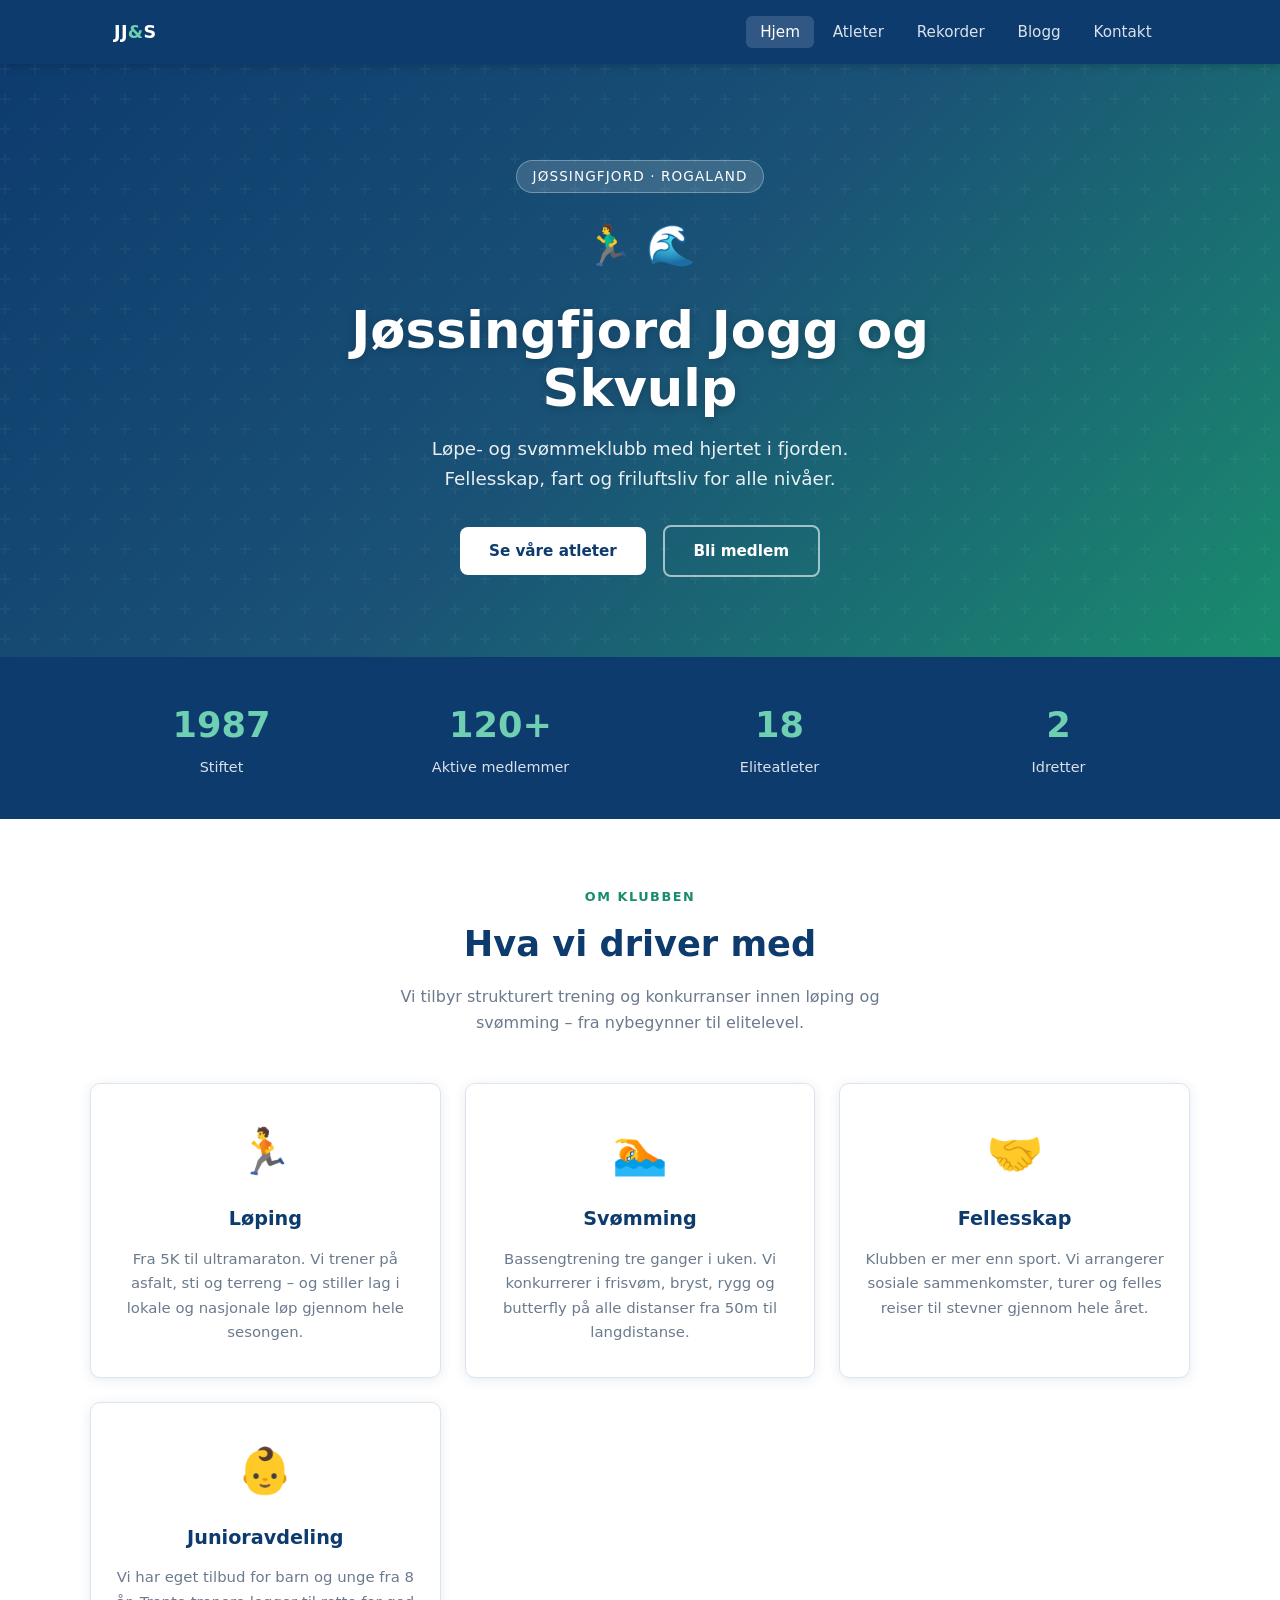
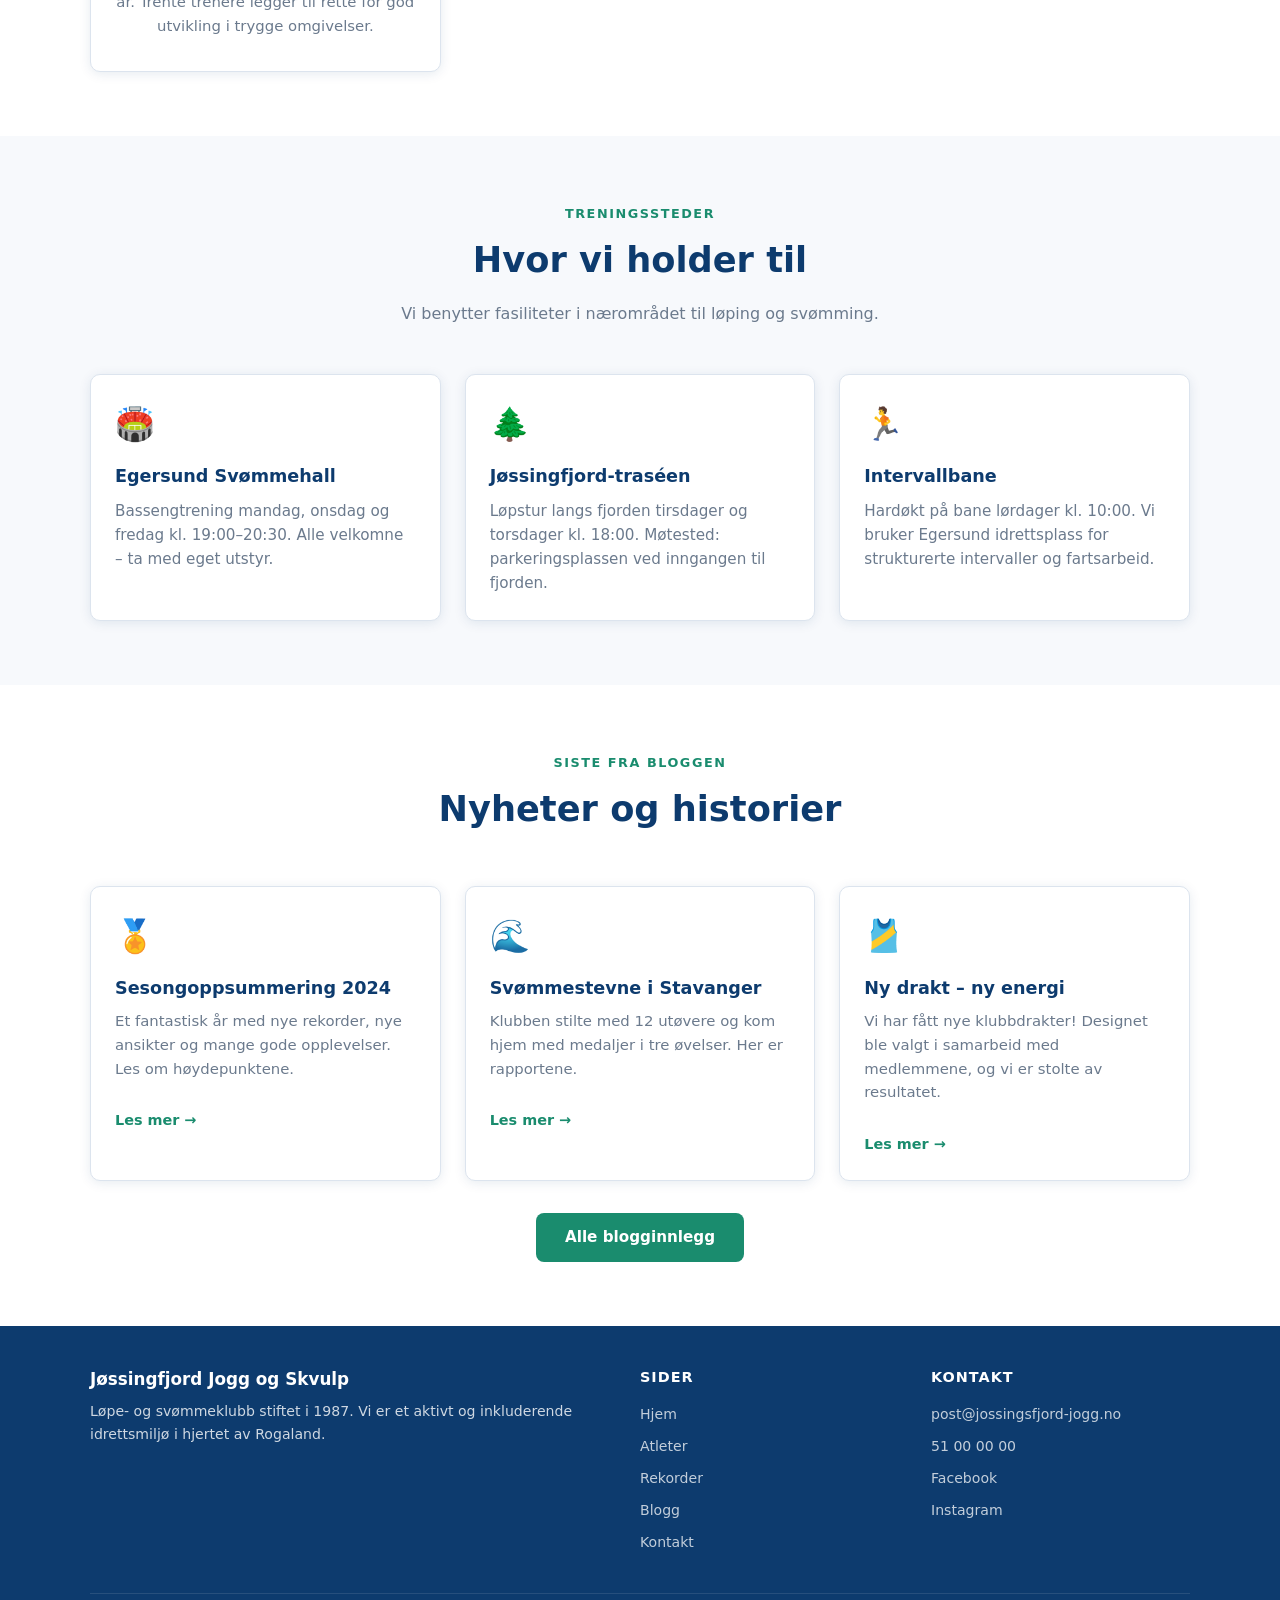
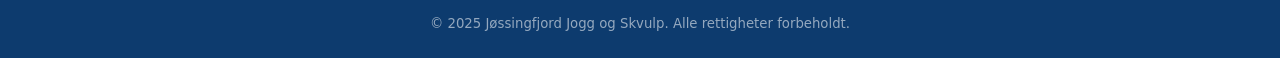
==== index.html @ 6ea7fe66 "Initial commit: Jøssingfjord Jogg og Skvulp nettside" ====
<!DOCTYPE html>
<html lang="no">
<head>
  <meta charset="UTF-8">
  <meta name="viewport" content="width=device-width, initial-scale=1.0">
  <title>Jøssingfjord Jogg og Skvulp</title>
  <meta name="description" content="Jøssingfjord Jogg og Skvulp – løpe- og svømmeklubb i Jøssingfjord. Trening, konkurranser og fellesskap for alle nivåer.">
  <link rel="stylesheet" href="css/style.css">
</head>
<body>

<nav>
  <div class="nav-inner">
    <a href="index.html" class="nav-logo">JJ<span>&</span>S</a>
    <ul class="nav-links">
      <li><a href="index.html" class="active">Hjem</a></li>
      <li><a href="atleter.html">Atleter</a></li>
      <li><a href="rekorder.html">Rekorder</a></li>
      <li><a href="blogg.html">Blogg</a></li>
      <li><a href="kontakt.html">Kontakt</a></li>
    </ul>
    <div class="hamburger" aria-label="Meny" role="button">
      <span></span><span></span><span></span>
    </div>
  </div>
</nav>

<section class="hero">
  <div class="hero-content">
    <div class="hero-badge">Jøssingfjord · Rogaland</div>
    <div class="hero-icons">🏃‍♂️ 🌊</div>
    <h1>Jøssingfjord Jogg og Skvulp</h1>
    <p>Løpe- og svømmeklubb med hjertet i fjorden. Fellesskap, fart og friluftsliv for alle nivåer.</p>
    <a href="atleter.html" class="btn btn-white">Se våre atleter</a>
    <a href="kontakt.html" class="btn btn-outline">Bli medlem</a>
  </div>
</section>

<div class="stats-strip">
  <div class="stats-grid">
    <div class="stat-item">
      <strong>1987</strong>
      <span>Stiftet</span>
    </div>
    <div class="stat-item">
      <strong>120+</strong>
      <span>Aktive medlemmer</span>
    </div>
    <div class="stat-item">
      <strong>18</strong>
      <span>Eliteatleter</span>
    </div>
    <div class="stat-item">
      <strong>2</strong>
      <span>Idretter</span>
    </div>
  </div>
</div>

<section class="section section-alt">
  <div class="container">
    <div class="section-header">
      <span class="section-label">Om klubben</span>
      <h2>Hva vi driver med</h2>
      <p>Vi tilbyr strukturert trening og konkurranser innen løping og svømming – fra nybegynner til elitelevel.</p>
    </div>
    <div class="activity-grid">
      <div class="activity-card">
        <div class="activity-icon">🏃</div>
        <h3>Løping</h3>
        <p>Fra 5K til ultramaraton. Vi trener på asfalt, sti og terreng – og stiller lag i lokale og nasjonale løp gjennom hele sesongen.</p>
      </div>
      <div class="activity-card">
        <div class="activity-icon">🏊</div>
        <h3>Svømming</h3>
        <p>Bassengtrening tre ganger i uken. Vi konkurrerer i frisvøm, bryst, rygg og butterfly på alle distanser fra 50m til langdistanse.</p>
      </div>
      <div class="activity-card">
        <div class="activity-icon">🤝</div>
        <h3>Fellesskap</h3>
        <p>Klubben er mer enn sport. Vi arrangerer sosiale sammenkomster, turer og felles reiser til stevner gjennom hele året.</p>
      </div>
      <div class="activity-card">
        <div class="activity-icon">👶</div>
        <h3>Junioravdeling</h3>
        <p>Vi har eget tilbud for barn og unge fra 8 år. Trente trenere legger til rette for god utvikling i trygge omgivelser.</p>
      </div>
    </div>
  </div>
</section>

<section class="section">
  <div class="container">
    <div class="section-header">
      <span class="section-label">Treningssteder</span>
      <h2>Hvor vi holder til</h2>
      <p>Vi benytter fasiliteter i nærområdet til løping og svømming.</p>
    </div>
    <div class="card-grid">
      <div class="card">
        <div class="card-body">
          <div class="card-icon">🏟️</div>
          <h3>Egersund Svømmehall</h3>
          <p>Bassengtrening mandag, onsdag og fredag kl. 19:00–20:30. Alle velkomne – ta med eget utstyr.</p>
        </div>
      </div>
      <div class="card">
        <div class="card-body">
          <div class="card-icon">🌲</div>
          <h3>Jøssingfjord-traséen</h3>
          <p>Løpstur langs fjorden tirsdager og torsdager kl. 18:00. Møtested: parkeringsplassen ved inngangen til fjorden.</p>
        </div>
      </div>
      <div class="card">
        <div class="card-body">
          <div class="card-icon">🏃</div>
          <h3>Intervallbane</h3>
          <p>Hardøkt på bane lørdager kl. 10:00. Vi bruker Egersund idrettsplass for strukturerte intervaller og fartsarbeid.</p>
        </div>
      </div>
    </div>
  </div>
</section>

<section class="section section-alt">
  <div class="container">
    <div class="section-header">
      <span class="section-label">Siste fra bloggen</span>
      <h2>Nyheter og historier</h2>
    </div>
    <div class="card-grid">
      <div class="card">
        <div class="card-body">
          <div class="card-icon">🏅</div>
          <h3>Sesongoppsummering 2024</h3>
          <p style="color:var(--muted);font-size:.93rem;">Et fantastisk år med nye rekorder, nye ansikter og mange gode opplevelser. Les om høydepunktene.</p>
          <br>
          <a href="blogg/sesongoppsummering-2024.html" class="read-more">Les mer →</a>
        </div>
      </div>
      <div class="card">
        <div class="card-body">
          <div class="card-icon">🌊</div>
          <h3>Svømmestevne i Stavanger</h3>
          <p style="color:var(--muted);font-size:.93rem;">Klubben stilte med 12 utøvere og kom hjem med medaljer i tre øvelser. Her er rapportene.</p>
          <br>
          <a href="blogg.html" class="read-more">Les mer →</a>
        </div>
      </div>
      <div class="card">
        <div class="card-body">
          <div class="card-icon">🎽</div>
          <h3>Ny drakt – ny energi</h3>
          <p style="color:var(--muted);font-size:.93rem;">Vi har fått nye klubbdrakter! Designet ble valgt i samarbeid med medlemmene, og vi er stolte av resultatet.</p>
          <br>
          <a href="blogg.html" class="read-more">Les mer →</a>
        </div>
      </div>
    </div>
    <div style="text-align:center;margin-top:2rem;">
      <a href="blogg.html" class="btn btn-primary">Alle blogginnlegg</a>
    </div>
  </div>
</section>

<footer>
  <div class="footer-inner">
    <div class="footer-grid">
      <div class="footer-brand">
        <strong>Jøssingfjord Jogg og Skvulp</strong>
        <p>Løpe- og svømmeklubb stiftet i 1987. Vi er et aktivt og inkluderende idrettsmiljø i hjertet av Rogaland.</p>
      </div>
      <div class="footer-col">
        <h4>Sider</h4>
        <ul>
          <li><a href="index.html">Hjem</a></li>
          <li><a href="atleter.html">Atleter</a></li>
          <li><a href="rekorder.html">Rekorder</a></li>
          <li><a href="blogg.html">Blogg</a></li>
          <li><a href="kontakt.html">Kontakt</a></li>
        </ul>
      </div>
      <div class="footer-col">
        <h4>Kontakt</h4>
        <ul>
          <li><a href="mailto:post@jossingsfjord-jogg.no">post@jossingsfjord-jogg.no</a></li>
          <li><a href="tel:+4751000000">51 00 00 00</a></li>
          <li><a href="#">Facebook</a></li>
          <li><a href="#">Instagram</a></li>
        </ul>
      </div>
    </div>
    <div class="footer-bottom">
      &copy; 2025 Jøssingfjord Jogg og Skvulp. Alle rettigheter forbeholdt.
    </div>
  </div>
</footer>

<script src="js/main.js"></script>
</body>
</html>
---- css/style.css ----
/* =====================
   JØSSINGFJORD JOGG OG SKVULP
   ===================== */

:root {
  --primary: #0d3b6e;
  --accent: #1a8c6e;
  --light-accent: #e8f5f1;
  --bg: #f7f9fc;
  --white: #ffffff;
  --text: #1e2a3a;
  --muted: #6b7a8d;
  --border: #dce4ee;
  --shadow: 0 2px 12px rgba(13, 59, 110, 0.10);
  --radius: 10px;
}

* {
  box-sizing: border-box;
  margin: 0;
  padding: 0;
}

html {
  scroll-behavior: smooth;
}

body {
  font-family: 'Segoe UI', system-ui, -apple-system, sans-serif;
  background: var(--bg);
  color: var(--text);
  line-height: 1.6;
}

/* ---- NAVIGATION ---- */
nav {
  background: var(--primary);
  position: sticky;
  top: 0;
  z-index: 100;
  box-shadow: 0 2px 8px rgba(0,0,0,0.18);
}

.nav-inner {
  max-width: 1100px;
  margin: 0 auto;
  display: flex;
  align-items: center;
  justify-content: space-between;
  padding: 0 1.5rem;
  height: 64px;
}

.nav-logo {
  color: var(--white);
  font-size: 1.1rem;
  font-weight: 700;
  text-decoration: none;
  letter-spacing: 0.02em;
}

.nav-logo span {
  color: #6ecfb2;
}

.nav-links {
  display: flex;
  gap: 0.25rem;
  list-style: none;
}

.nav-links a {
  color: rgba(255,255,255,0.85);
  text-decoration: none;
  padding: 0.45rem 0.9rem;
  border-radius: 6px;
  font-size: 0.95rem;
  transition: background 0.2s, color 0.2s;
}

.nav-links a:hover,
.nav-links a.active {
  background: rgba(255,255,255,0.15);
  color: #fff;
}

.hamburger {
  display: none;
  flex-direction: column;
  gap: 5px;
  cursor: pointer;
  padding: 0.5rem;
}

.hamburger span {
  display: block;
  width: 24px;
  height: 2px;
  background: white;
  border-radius: 2px;
  transition: 0.3s;
}

/* ---- HERO ---- */
.hero {
  background: linear-gradient(135deg, var(--primary) 0%, #1a5276 50%, var(--accent) 100%);
  color: white;
  text-align: center;
  padding: 6rem 1.5rem 5rem;
  position: relative;
  overflow: hidden;
}

.hero::before {
  content: '';
  position: absolute;
  inset: 0;
  background: url("data:image/svg+xml,%3Csvg width='60' height='60' viewBox='0 0 60 60' xmlns='http://www.w3.org/2000/svg'%3E%3Cg fill='none' fill-rule='evenodd'%3E%3Cg fill='%23ffffff' fill-opacity='0.04'%3E%3Cpath d='M36 34v-4h-2v4h-4v2h4v4h2v-4h4v-2h-4zm0-30V0h-2v4h-4v2h4v4h2V6h4V4h-4zM6 34v-4H4v4H0v2h4v4h2v-4h4v-2H6zM6 4V0H4v4H0v2h4v4h2V6h4V4H6z'/%3E%3C/g%3E%3C/g%3E%3C/svg%3E");
}

.hero-content {
  position: relative;
  max-width: 700px;
  margin: 0 auto;
}

.hero-badge {
  display: inline-block;
  background: rgba(255,255,255,0.15);
  border: 1px solid rgba(255,255,255,0.3);
  border-radius: 20px;
  padding: 0.3rem 1rem;
  font-size: 0.85rem;
  letter-spacing: 0.08em;
  text-transform: uppercase;
  margin-bottom: 1.2rem;
}

.hero h1 {
  font-size: clamp(2rem, 5vw, 3.2rem);
  font-weight: 800;
  line-height: 1.15;
  margin-bottom: 1rem;
  text-shadow: 0 2px 8px rgba(0,0,0,0.2);
}

.hero p {
  font-size: 1.15rem;
  opacity: 0.9;
  margin-bottom: 2rem;
  max-width: 500px;
  margin-left: auto;
  margin-right: auto;
}

.hero-icons {
  font-size: 2.5rem;
  margin-bottom: 1.5rem;
  display: flex;
  justify-content: center;
  gap: 1rem;
}

.btn {
  display: inline-block;
  padding: 0.75rem 1.8rem;
  border-radius: 8px;
  font-weight: 600;
  font-size: 0.95rem;
  text-decoration: none;
  transition: all 0.2s;
  cursor: pointer;
  border: none;
}

.btn-white {
  background: white;
  color: var(--primary);
}

.btn-white:hover {
  background: #f0f4ff;
  transform: translateY(-1px);
  box-shadow: 0 4px 16px rgba(0,0,0,0.15);
}

.btn-outline {
  background: transparent;
  color: white;
  border: 2px solid rgba(255,255,255,0.6);
  margin-left: 0.75rem;
}

.btn-outline:hover {
  background: rgba(255,255,255,0.15);
  border-color: white;
}

.btn-primary {
  background: var(--accent);
  color: white;
}

.btn-primary:hover {
  background: #157a5e;
  transform: translateY(-1px);
  box-shadow: 0 4px 16px rgba(26,140,110,0.35);
}

/* ---- SECTIONS ---- */
.section {
  padding: 4rem 1.5rem;
}

.section-alt {
  background: var(--white);
}

.container {
  max-width: 1100px;
  margin: 0 auto;
}

.section-header {
  text-align: center;
  margin-bottom: 3rem;
}

.section-label {
  display: inline-block;
  color: var(--accent);
  font-weight: 700;
  font-size: 0.8rem;
  letter-spacing: 0.12em;
  text-transform: uppercase;
  margin-bottom: 0.5rem;
}

.section-header h2 {
  font-size: clamp(1.6rem, 3vw, 2.2rem);
  color: var(--primary);
  font-weight: 800;
}

.section-header p {
  color: var(--muted);
  margin-top: 0.75rem;
  max-width: 540px;
  margin-left: auto;
  margin-right: auto;
}

/* ---- CARDS ---- */
.card-grid {
  display: grid;
  grid-template-columns: repeat(auto-fit, minmax(280px, 1fr));
  gap: 1.5rem;
}

.card {
  background: var(--white);
  border-radius: var(--radius);
  box-shadow: var(--shadow);
  border: 1px solid var(--border);
  overflow: hidden;
  transition: transform 0.2s, box-shadow 0.2s;
}

.card:hover {
  transform: translateY(-3px);
  box-shadow: 0 8px 24px rgba(13,59,110,0.13);
}

.card-body {
  padding: 1.5rem;
}

.card-icon {
  font-size: 2rem;
  margin-bottom: 0.75rem;
}

.card h3 {
  font-size: 1.1rem;
  color: var(--primary);
  margin-bottom: 0.5rem;
}

.card p {
  color: var(--muted);
  font-size: 0.95rem;
}

/* ---- ACTIVITY CARDS (homepage) ---- */
.activity-grid {
  display: grid;
  grid-template-columns: repeat(auto-fit, minmax(260px, 1fr));
  gap: 1.5rem;
}

.activity-card {
  background: var(--white);
  border-radius: var(--radius);
  box-shadow: var(--shadow);
  border: 1px solid var(--border);
  padding: 2rem 1.5rem;
  text-align: center;
  transition: transform 0.2s, box-shadow 0.2s;
}

.activity-card:hover {
  transform: translateY(-3px);
  box-shadow: 0 8px 24px rgba(13,59,110,0.13);
}

.activity-icon {
  font-size: 2.8rem;
  margin-bottom: 1rem;
}

.activity-card h3 {
  color: var(--primary);
  font-size: 1.2rem;
  margin-bottom: 0.75rem;
  font-weight: 700;
}

.activity-card p {
  color: var(--muted);
  font-size: 0.93rem;
  line-height: 1.65;
}

/* ---- STATS STRIP ---- */
.stats-strip {
  background: var(--primary);
  color: white;
  padding: 2.5rem 1.5rem;
}

.stats-grid {
  max-width: 1100px;
  margin: 0 auto;
  display: grid;
  grid-template-columns: repeat(auto-fit, minmax(160px, 1fr));
  gap: 1rem;
  text-align: center;
}

.stat-item strong {
  display: block;
  font-size: 2.2rem;
  font-weight: 800;
  color: #6ecfb2;
}

.stat-item span {
  font-size: 0.9rem;
  opacity: 0.85;
}

/* ---- ATHLETES ---- */
.athlete-grid {
  display: grid;
  grid-template-columns: repeat(auto-fill, minmax(260px, 1fr));
  gap: 1.5rem;
}

.athlete-card {
  background: var(--white);
  border-radius: var(--radius);
  box-shadow: var(--shadow);
  border: 1px solid var(--border);
  overflow: hidden;
  transition: transform 0.2s, box-shadow 0.2s;
}

.athlete-card:hover {
  transform: translateY(-3px);
  box-shadow: 0 8px 24px rgba(13,59,110,0.13);
}

.athlete-avatar {
  background: linear-gradient(135deg, var(--primary), var(--accent));
  height: 120px;
  display: flex;
  align-items: center;
  justify-content: center;
  font-size: 3rem;
}

.athlete-info {
  padding: 1.25rem;
}

.athlete-info h3 {
  color: var(--primary);
  font-size: 1.1rem;
  font-weight: 700;
  margin-bottom: 0.25rem;
}

.athlete-discipline {
  display: inline-block;
  background: var(--light-accent);
  color: var(--accent);
  font-size: 0.78rem;
  font-weight: 600;
  padding: 0.2rem 0.65rem;
  border-radius: 20px;
  margin-bottom: 0.75rem;
}

.athlete-discipline.run {
  background: #eef2ff;
  color: #3b5bdb;
}

.athlete-achievements {
  list-style: none;
  font-size: 0.88rem;
  color: var(--muted);
}

.athlete-achievements li {
  padding: 0.2rem 0;
  border-bottom: 1px solid var(--border);
}

.athlete-achievements li:last-child {
  border-bottom: none;
}

.athlete-achievements li::before {
  content: '🏅 ';
}

/* ---- RECORDS TABLE ---- */
.records-section {
  margin-bottom: 2.5rem;
}

.records-section h3 {
  color: var(--primary);
  font-size: 1.2rem;
  font-weight: 700;
  margin-bottom: 1rem;
  padding-bottom: 0.5rem;
  border-bottom: 2px solid var(--accent);
  display: inline-block;
}

.records-table {
  width: 100%;
  border-collapse: collapse;
  background: var(--white);
  border-radius: var(--radius);
  overflow: hidden;
  box-shadow: var(--shadow);
  border: 1px solid var(--border);
  margin-bottom: 1rem;
}

.records-table thead {
  background: var(--primary);
  color: white;
}

.records-table th {
  padding: 0.8rem 1rem;
  text-align: left;
  font-size: 0.88rem;
  font-weight: 600;
  letter-spacing: 0.04em;
}

.records-table td {
  padding: 0.75rem 1rem;
  font-size: 0.93rem;
  border-bottom: 1px solid var(--border);
}

.records-table tr:last-child td {
  border-bottom: none;
}

.records-table tr:nth-child(even) {
  background: #f8fafc;
}

.records-table tr:hover td {
  background: var(--light-accent);
}

.record-time {
  font-weight: 700;
  color: var(--accent);
  font-family: 'Courier New', monospace;
  font-size: 1rem;
}

.tab-group {
  display: flex;
  gap: 0.5rem;
  margin-bottom: 2rem;
  flex-wrap: wrap;
}

.tab-btn {
  padding: 0.5rem 1.2rem;
  border-radius: 6px;
  border: 2px solid var(--border);
  background: white;
  color: var(--muted);
  font-weight: 600;
  font-size: 0.9rem;
  cursor: pointer;
  transition: all 0.2s;
}

.tab-btn.active,
.tab-btn:hover {
  background: var(--primary);
  color: white;
  border-color: var(--primary);
}

.tab-panel {
  display: none;
}

.tab-panel.active {
  display: block;
}

/* ---- BLOG ---- */
.blog-grid {
  display: grid;
  grid-template-columns: repeat(auto-fill, minmax(320px, 1fr));
  gap: 1.5rem;
}

.blog-card {
  background: var(--white);
  border-radius: var(--radius);
  box-shadow: var(--shadow);
  border: 1px solid var(--border);
  overflow: hidden;
  transition: transform 0.2s, box-shadow 0.2s;
  display: flex;
  flex-direction: column;
}

.blog-card:hover {
  transform: translateY(-3px);
  box-shadow: 0 8px 24px rgba(13,59,110,0.13);
}

.blog-card-img {
  height: 160px;
  display: flex;
  align-items: center;
  justify-content: center;
  font-size: 3.5rem;
}

.blog-card-img.run-bg { background: linear-gradient(135deg, #eef2ff, #c5cffe); }
.blog-card-img.swim-bg { background: linear-gradient(135deg, #e0f7f3, #a8e6d9); }
.blog-card-img.event-bg { background: linear-gradient(135deg, #fff8e6, #ffd97d); }
.blog-card-img.club-bg { background: linear-gradient(135deg, #f0f4ff, #bac8ff); }

.blog-card-body {
  padding: 1.25rem;
  flex: 1;
  display: flex;
  flex-direction: column;
}

.blog-meta {
  font-size: 0.82rem;
  color: var(--muted);
  margin-bottom: 0.5rem;
}

.blog-tag {
  display: inline-block;
  background: var(--light-accent);
  color: var(--accent);
  font-size: 0.75rem;
  font-weight: 600;
  padding: 0.15rem 0.6rem;
  border-radius: 20px;
  margin-right: 0.5rem;
}

.blog-tag.run { background: #eef2ff; color: #3b5bdb; }

.blog-card-body h3 {
  color: var(--primary);
  font-size: 1.05rem;
  font-weight: 700;
  margin-bottom: 0.5rem;
  line-height: 1.3;
}

.blog-card-body p {
  color: var(--muted);
  font-size: 0.9rem;
  flex: 1;
  margin-bottom: 1rem;
}

.read-more {
  color: var(--accent);
  font-weight: 600;
  font-size: 0.9rem;
  text-decoration: none;
}

.read-more:hover {
  text-decoration: underline;
}

/* ---- BLOG POST ---- */
.post-header {
  background: linear-gradient(135deg, var(--primary), var(--accent));
  color: white;
  padding: 4rem 1.5rem 3rem;
  text-align: center;
}

.post-header h1 {
  font-size: clamp(1.6rem, 4vw, 2.4rem);
  font-weight: 800;
  margin-bottom: 1rem;
  max-width: 700px;
  margin-left: auto;
  margin-right: auto;
}

.post-meta {
  font-size: 0.9rem;
  opacity: 0.85;
}

.post-body {
  max-width: 720px;
  margin: 3rem auto;
  padding: 0 1.5rem;
}

.post-body h2 {
  color: var(--primary);
  font-size: 1.35rem;
  margin-top: 2rem;
  margin-bottom: 0.75rem;
}

.post-body p {
  margin-bottom: 1.2rem;
  line-height: 1.75;
  color: #2d3a4a;
}

.post-body ul {
  padding-left: 1.5rem;
  margin-bottom: 1.2rem;
  color: #2d3a4a;
  line-height: 1.75;
}

.post-back {
  max-width: 720px;
  margin: 0 auto 2rem;
  padding: 0 1.5rem;
}

/* ---- CONTACT ---- */
.contact-grid {
  display: grid;
  grid-template-columns: 1fr 1fr;
  gap: 3rem;
  align-items: start;
}

@media (max-width: 700px) {
  .contact-grid { grid-template-columns: 1fr; }
}

.contact-info h3 {
  color: var(--primary);
  font-size: 1.2rem;
  margin-bottom: 1.5rem;
}

.contact-item {
  display: flex;
  gap: 1rem;
  margin-bottom: 1.25rem;
  align-items: flex-start;
}

.contact-item-icon {
  font-size: 1.4rem;
  flex-shrink: 0;
}

.contact-item-text strong {
  display: block;
  color: var(--primary);
  font-size: 0.88rem;
  margin-bottom: 0.15rem;
}

.contact-item-text span {
  color: var(--muted);
  font-size: 0.93rem;
}

.contact-form {
  background: var(--white);
  border-radius: var(--radius);
  box-shadow: var(--shadow);
  border: 1px solid var(--border);
  padding: 2rem;
}

.contact-form h3 {
  color: var(--primary);
  font-size: 1.2rem;
  margin-bottom: 1.5rem;
}

.form-group {
  margin-bottom: 1.2rem;
}

.form-group label {
  display: block;
  font-weight: 600;
  font-size: 0.88rem;
  color: var(--text);
  margin-bottom: 0.4rem;
}

.form-group input,
.form-group select,
.form-group textarea {
  width: 100%;
  padding: 0.65rem 0.9rem;
  border: 1.5px solid var(--border);
  border-radius: 6px;
  font-size: 0.95rem;
  font-family: inherit;
  color: var(--text);
  background: var(--bg);
  transition: border-color 0.2s;
}

.form-group input:focus,
.form-group select:focus,
.form-group textarea:focus {
  outline: none;
  border-color: var(--accent);
}

.form-group textarea {
  resize: vertical;
  min-height: 120px;
}

/* ---- FOOTER ---- */
footer {
  background: var(--primary);
  color: rgba(255,255,255,0.8);
  padding: 2.5rem 1.5rem 1.5rem;
}

.footer-inner {
  max-width: 1100px;
  margin: 0 auto;
}

.footer-grid {
  display: grid;
  grid-template-columns: 2fr 1fr 1fr;
  gap: 2rem;
  margin-bottom: 2rem;
}

@media (max-width: 640px) {
  .footer-grid { grid-template-columns: 1fr; }
}

.footer-brand strong {
  display: block;
  font-size: 1.05rem;
  color: white;
  margin-bottom: 0.5rem;
}

.footer-brand p {
  font-size: 0.88rem;
  line-height: 1.6;
}

.footer-col h4 {
  color: white;
  font-size: 0.9rem;
  margin-bottom: 0.75rem;
  text-transform: uppercase;
  letter-spacing: 0.07em;
}

.footer-col ul {
  list-style: none;
}

.footer-col ul li {
  margin-bottom: 0.4rem;
}

.footer-col ul li a {
  color: rgba(255,255,255,0.75);
  text-decoration: none;
  font-size: 0.88rem;
  transition: color 0.2s;
}

.footer-col ul li a:hover {
  color: #6ecfb2;
}

.footer-bottom {
  border-top: 1px solid rgba(255,255,255,0.15);
  padding-top: 1.2rem;
  font-size: 0.83rem;
  text-align: center;
  opacity: 0.7;
}

/* ---- RESPONSIVE ---- */
@media (max-width: 768px) {
  .nav-links {
    display: none;
    flex-direction: column;
    position: absolute;
    top: 64px;
    left: 0;
    right: 0;
    background: var(--primary);
    padding: 1rem;
    box-shadow: 0 4px 12px rgba(0,0,0,0.2);
  }
  .nav-links.open {
    display: flex;
  }
  .hamburger {
    display: flex;
  }
  .hero {
    padding: 4rem 1.5rem 3.5rem;
  }
  .btn-outline {
    margin-left: 0;
    margin-top: 0.5rem;
  }
}

@media (max-width: 480px) {
  .records-table th:nth-child(3),
  .records-table td:nth-child(3) {
    display: none;
  }
}
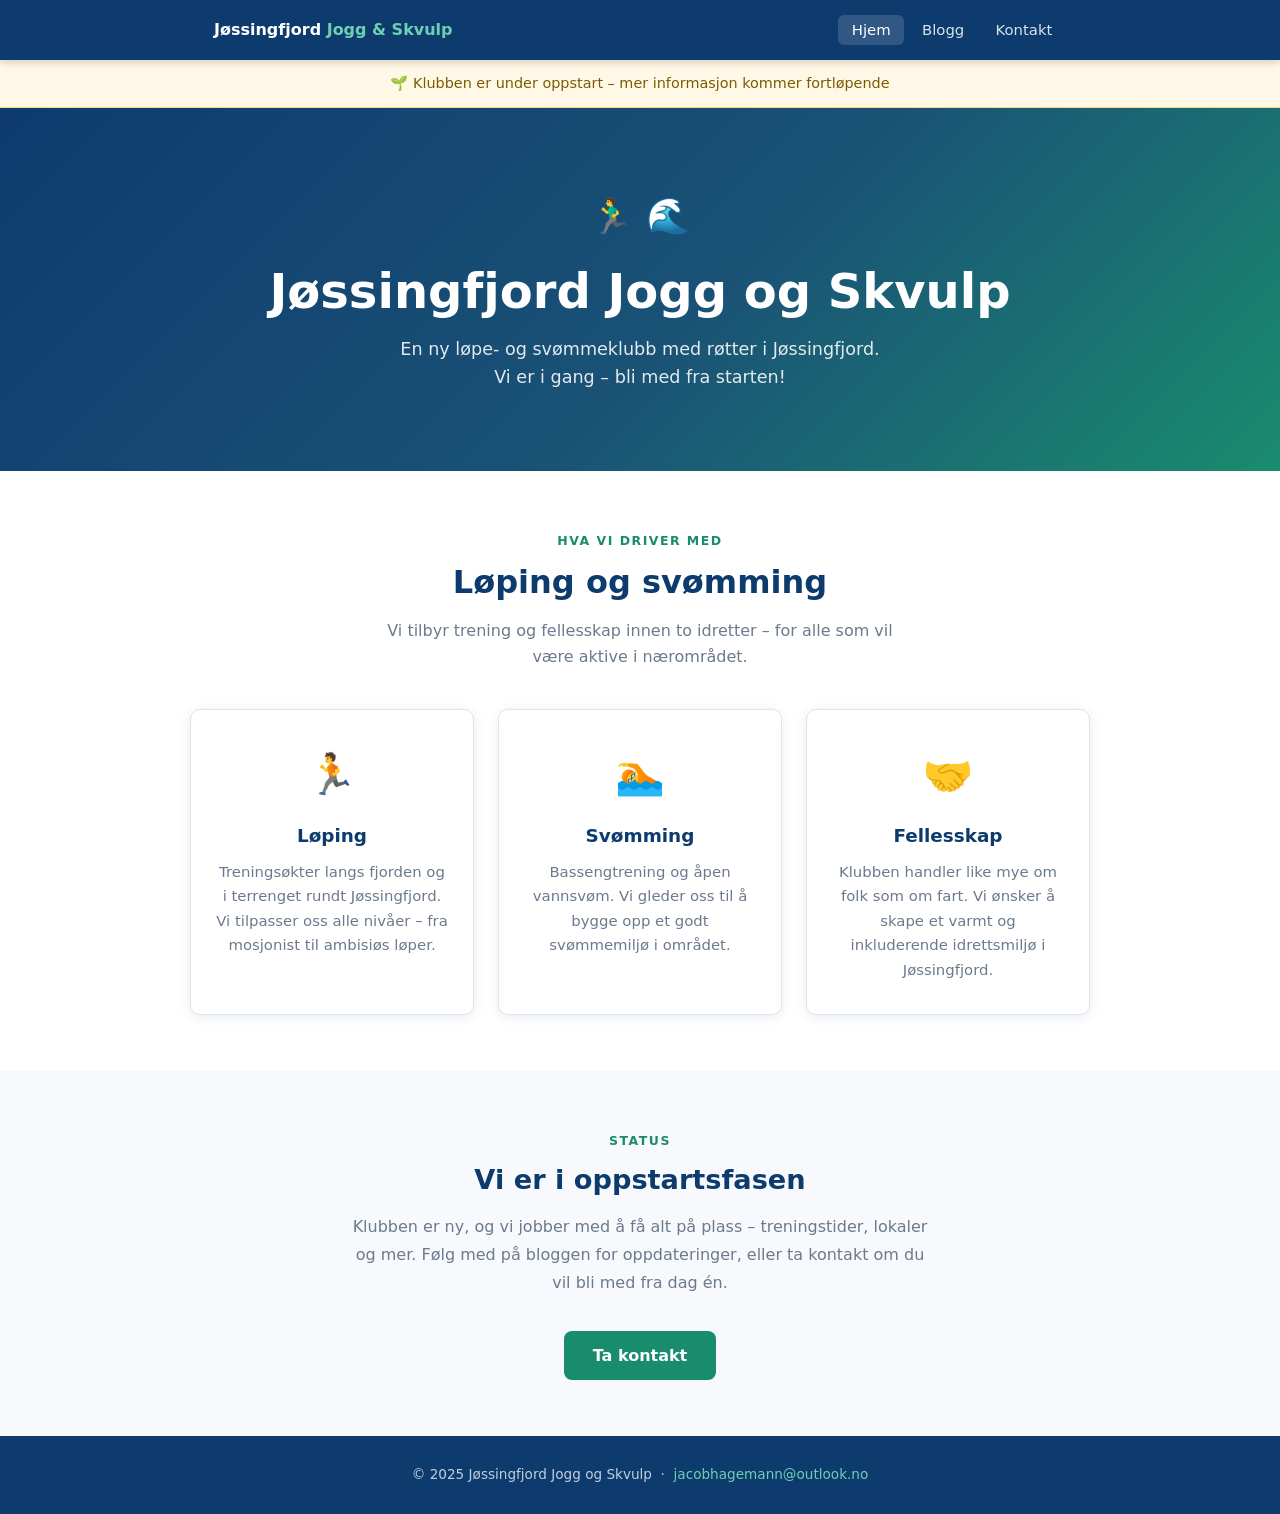
==== commit cb473b3d: "Forenklet til 3 sider, oppstartstone, ekte kontaktepost" ====
--- a/index.html
+++ b/index.html
@@ -4,18 +4,16 @@
   <meta charset="UTF-8">
   <meta name="viewport" content="width=device-width, initial-scale=1.0">
   <title>Jøssingfjord Jogg og Skvulp</title>
-  <meta name="description" content="Jøssingfjord Jogg og Skvulp – løpe- og svømmeklubb i Jøssingfjord. Trening, konkurranser og fellesskap for alle nivåer.">
+  <meta name="description" content="Jøssingfjord Jogg og Skvulp – løpe- og svømmeklubb under oppstart i Jøssingfjord.">
   <link rel="stylesheet" href="css/style.css">
 </head>
 <body>
 
 <nav>
   <div class="nav-inner">
-    <a href="index.html" class="nav-logo">JJ<span>&</span>S</a>
+    <a href="index.html" class="nav-logo">Jøssingfjord <span>Jogg & Skvulp</span></a>
     <ul class="nav-links">
       <li><a href="index.html" class="active">Hjem</a></li>
-      <li><a href="atleter.html">Atleter</a></li>
-      <li><a href="rekorder.html">Rekorder</a></li>
       <li><a href="blogg.html">Blogg</a></li>
       <li><a href="kontakt.html">Kontakt</a></li>
     </ul>
@@ -25,175 +23,55 @@
   </div>
 </nav>
 
+<div class="startup-banner">
+  🌱 Klubben er under oppstart – mer informasjon kommer fortløpende
+</div>
+
 <section class="hero">
-  <div class="hero-content">
-    <div class="hero-badge">Jøssingfjord · Rogaland</div>
-    <div class="hero-icons">🏃‍♂️ 🌊</div>
-    <h1>Jøssingfjord Jogg og Skvulp</h1>
-    <p>Løpe- og svømmeklubb med hjertet i fjorden. Fellesskap, fart og friluftsliv for alle nivåer.</p>
-    <a href="atleter.html" class="btn btn-white">Se våre atleter</a>
-    <a href="kontakt.html" class="btn btn-outline">Bli medlem</a>
-  </div>
+  <div class="hero-icons">🏃‍♂️ 🌊</div>
+  <h1>Jøssingfjord Jogg og Skvulp</h1>
+  <p>En ny løpe- og svømmeklubb med røtter i Jøssingfjord. Vi er i gang – bli med fra starten!</p>
 </section>
-
-<div class="stats-strip">
-  <div class="stats-grid">
-    <div class="stat-item">
-      <strong>1987</strong>
-      <span>Stiftet</span>
-    </div>
-    <div class="stat-item">
-      <strong>120+</strong>
-      <span>Aktive medlemmer</span>
-    </div>
-    <div class="stat-item">
-      <strong>18</strong>
-      <span>Eliteatleter</span>
-    </div>
-    <div class="stat-item">
-      <strong>2</strong>
-      <span>Idretter</span>
-    </div>
-  </div>
-</div>
 
 <section class="section section-alt">
   <div class="container">
     <div class="section-header">
-      <span class="section-label">Om klubben</span>
-      <h2>Hva vi driver med</h2>
-      <p>Vi tilbyr strukturert trening og konkurranser innen løping og svømming – fra nybegynner til elitelevel.</p>
+      <span class="section-label">Hva vi driver med</span>
+      <h2>Løping og svømming</h2>
+      <p>Vi tilbyr trening og fellesskap innen to idretter – for alle som vil være aktive i nærområdet.</p>
     </div>
     <div class="activity-grid">
       <div class="activity-card">
         <div class="activity-icon">🏃</div>
         <h3>Løping</h3>
-        <p>Fra 5K til ultramaraton. Vi trener på asfalt, sti og terreng – og stiller lag i lokale og nasjonale løp gjennom hele sesongen.</p>
+        <p>Treningsøkter langs fjorden og i terrenget rundt Jøssingfjord. Vi tilpasser oss alle nivåer – fra mosjonist til ambisiøs løper.</p>
       </div>
       <div class="activity-card">
         <div class="activity-icon">🏊</div>
         <h3>Svømming</h3>
-        <p>Bassengtrening tre ganger i uken. Vi konkurrerer i frisvøm, bryst, rygg og butterfly på alle distanser fra 50m til langdistanse.</p>
+        <p>Bassengtrening og åpen vannsvøm. Vi gleder oss til å bygge opp et godt svømmemiljø i området.</p>
       </div>
       <div class="activity-card">
         <div class="activity-icon">🤝</div>
         <h3>Fellesskap</h3>
-        <p>Klubben er mer enn sport. Vi arrangerer sosiale sammenkomster, turer og felles reiser til stevner gjennom hele året.</p>
-      </div>
-      <div class="activity-card">
-        <div class="activity-icon">👶</div>
-        <h3>Junioravdeling</h3>
-        <p>Vi har eget tilbud for barn og unge fra 8 år. Trente trenere legger til rette for god utvikling i trygge omgivelser.</p>
+        <p>Klubben handler like mye om folk som om fart. Vi ønsker å skape et varmt og inkluderende idrettsmiljø i Jøssingfjord.</p>
       </div>
     </div>
   </div>
 </section>
 
 <section class="section">
-  <div class="container">
-    <div class="section-header">
-      <span class="section-label">Treningssteder</span>
-      <h2>Hvor vi holder til</h2>
-      <p>Vi benytter fasiliteter i nærområdet til løping og svømming.</p>
-    </div>
-    <div class="card-grid">
-      <div class="card">
-        <div class="card-body">
-          <div class="card-icon">🏟️</div>
-          <h3>Egersund Svømmehall</h3>
-          <p>Bassengtrening mandag, onsdag og fredag kl. 19:00–20:30. Alle velkomne – ta med eget utstyr.</p>
-        </div>
-      </div>
-      <div class="card">
-        <div class="card-body">
-          <div class="card-icon">🌲</div>
-          <h3>Jøssingfjord-traséen</h3>
-          <p>Løpstur langs fjorden tirsdager og torsdager kl. 18:00. Møtested: parkeringsplassen ved inngangen til fjorden.</p>
-        </div>
-      </div>
-      <div class="card">
-        <div class="card-body">
-          <div class="card-icon">🏃</div>
-          <h3>Intervallbane</h3>
-          <p>Hardøkt på bane lørdager kl. 10:00. Vi bruker Egersund idrettsplass for strukturerte intervaller og fartsarbeid.</p>
-        </div>
-      </div>
-    </div>
-  </div>
-</section>
-
-<section class="section section-alt">
-  <div class="container">
-    <div class="section-header">
-      <span class="section-label">Siste fra bloggen</span>
-      <h2>Nyheter og historier</h2>
-    </div>
-    <div class="card-grid">
-      <div class="card">
-        <div class="card-body">
-          <div class="card-icon">🏅</div>
-          <h3>Sesongoppsummering 2024</h3>
-          <p style="color:var(--muted);font-size:.93rem;">Et fantastisk år med nye rekorder, nye ansikter og mange gode opplevelser. Les om høydepunktene.</p>
-          <br>
-          <a href="blogg/sesongoppsummering-2024.html" class="read-more">Les mer →</a>
-        </div>
-      </div>
-      <div class="card">
-        <div class="card-body">
-          <div class="card-icon">🌊</div>
-          <h3>Svømmestevne i Stavanger</h3>
-          <p style="color:var(--muted);font-size:.93rem;">Klubben stilte med 12 utøvere og kom hjem med medaljer i tre øvelser. Her er rapportene.</p>
-          <br>
-          <a href="blogg.html" class="read-more">Les mer →</a>
-        </div>
-      </div>
-      <div class="card">
-        <div class="card-body">
-          <div class="card-icon">🎽</div>
-          <h3>Ny drakt – ny energi</h3>
-          <p style="color:var(--muted);font-size:.93rem;">Vi har fått nye klubbdrakter! Designet ble valgt i samarbeid med medlemmene, og vi er stolte av resultatet.</p>
-          <br>
-          <a href="blogg.html" class="read-more">Les mer →</a>
-        </div>
-      </div>
-    </div>
-    <div style="text-align:center;margin-top:2rem;">
-      <a href="blogg.html" class="btn btn-primary">Alle blogginnlegg</a>
-    </div>
+  <div class="container" style="text-align:center;max-width:580px;">
+    <span class="section-label">Status</span>
+    <h2 style="color:var(--primary);font-size:1.7rem;font-weight:800;margin-bottom:0.75rem;">Vi er i oppstartsfasen</h2>
+    <p style="color:var(--muted);line-height:1.75;">Klubben er ny, og vi jobber med å få alt på plass – treningstider, lokaler og mer. Følg med på bloggen for oppdateringer, eller ta kontakt om du vil bli med fra dag én.</p>
+    <br>
+    <a href="kontakt.html" style="display:inline-block;background:var(--accent);color:white;text-decoration:none;padding:0.75rem 1.8rem;border-radius:8px;font-weight:600;margin-top:0.5rem;">Ta kontakt</a>
   </div>
 </section>
 
 <footer>
-  <div class="footer-inner">
-    <div class="footer-grid">
-      <div class="footer-brand">
-        <strong>Jøssingfjord Jogg og Skvulp</strong>
-        <p>Løpe- og svømmeklubb stiftet i 1987. Vi er et aktivt og inkluderende idrettsmiljø i hjertet av Rogaland.</p>
-      </div>
-      <div class="footer-col">
-        <h4>Sider</h4>
-        <ul>
-          <li><a href="index.html">Hjem</a></li>
-          <li><a href="atleter.html">Atleter</a></li>
-          <li><a href="rekorder.html">Rekorder</a></li>
-          <li><a href="blogg.html">Blogg</a></li>
-          <li><a href="kontakt.html">Kontakt</a></li>
-        </ul>
-      </div>
-      <div class="footer-col">
-        <h4>Kontakt</h4>
-        <ul>
-          <li><a href="mailto:post@jossingsfjord-jogg.no">post@jossingsfjord-jogg.no</a></li>
-          <li><a href="tel:+4751000000">51 00 00 00</a></li>
-          <li><a href="#">Facebook</a></li>
-          <li><a href="#">Instagram</a></li>
-        </ul>
-      </div>
-    </div>
-    <div class="footer-bottom">
-      &copy; 2025 Jøssingfjord Jogg og Skvulp. Alle rettigheter forbeholdt.
-    </div>
-  </div>
+  <p>&copy; 2025 Jøssingfjord Jogg og Skvulp &nbsp;·&nbsp; <a href="mailto:jacobhagemann@outlook.no">jacobhagemann@outlook.no</a></p>
 </footer>
 
 <script src="js/main.js"></script>
--- a/css/style.css
+++ b/css/style.css
@@ -1,7 +1,3 @@
-/* =====================
-   JØSSINGFJORD JOGG OG SKVULP
-   ===================== */
-
 :root {
   --primary: #0d3b6e;
   --accent: #1a8c6e;
@@ -15,15 +11,8 @@
   --radius: 10px;
 }
 
-* {
-  box-sizing: border-box;
-  margin: 0;
-  padding: 0;
-}
-
-html {
-  scroll-behavior: smooth;
-}
+* { box-sizing: border-box; margin: 0; padding: 0; }
+html { scroll-behavior: smooth; }
 
 body {
   font-family: 'Segoe UI', system-ui, -apple-system, sans-serif;
@@ -32,7 +21,7 @@
   line-height: 1.6;
 }
 
-/* ---- NAVIGATION ---- */
+/* NAV */
 nav {
   background: var(--primary);
   position: sticky;
@@ -42,26 +31,23 @@
 }
 
 .nav-inner {
-  max-width: 1100px;
+  max-width: 900px;
   margin: 0 auto;
   display: flex;
   align-items: center;
   justify-content: space-between;
   padding: 0 1.5rem;
-  height: 64px;
+  height: 60px;
 }
 
 .nav-logo {
   color: var(--white);
-  font-size: 1.1rem;
+  font-size: 1rem;
   font-weight: 700;
   text-decoration: none;
-  letter-spacing: 0.02em;
-}
-
-.nav-logo span {
-  color: #6ecfb2;
-}
+}
+
+.nav-logo span { color: #6ecfb2; }
 
 .nav-links {
   display: flex;
@@ -72,9 +58,9 @@
 .nav-links a {
   color: rgba(255,255,255,0.85);
   text-decoration: none;
-  padding: 0.45rem 0.9rem;
+  padding: 0.4rem 0.85rem;
   border-radius: 6px;
-  font-size: 0.95rem;
+  font-size: 0.93rem;
   transition: background 0.2s, color 0.2s;
 }
 
@@ -91,37 +77,20 @@
   cursor: pointer;
   padding: 0.5rem;
 }
-
 .hamburger span {
   display: block;
   width: 24px;
   height: 2px;
   background: white;
   border-radius: 2px;
-  transition: 0.3s;
-}
-
-/* ---- HERO ---- */
+}
+
+/* HERO */
 .hero {
-  background: linear-gradient(135deg, var(--primary) 0%, #1a5276 50%, var(--accent) 100%);
+  background: linear-gradient(135deg, var(--primary) 0%, #1a5276 55%, var(--accent) 100%);
   color: white;
   text-align: center;
-  padding: 6rem 1.5rem 5rem;
-  position: relative;
-  overflow: hidden;
-}
-
-.hero::before {
-  content: '';
-  position: absolute;
-  inset: 0;
-  background: url("data:image/svg+xml,%3Csvg width='60' height='60' viewBox='0 0 60 60' xmlns='http://www.w3.org/2000/svg'%3E%3Cg fill='none' fill-rule='evenodd'%3E%3Cg fill='%23ffffff' fill-opacity='0.04'%3E%3Cpath d='M36 34v-4h-2v4h-4v2h4v4h2v-4h4v-2h-4zm0-30V0h-2v4h-4v2h4v4h2V6h4V4h-4zM6 34v-4H4v4H0v2h4v4h2v-4h4v-2H6zM6 4V0H4v4H0v2h4v4h2V6h4V4H6z'/%3E%3C/g%3E%3C/g%3E%3C/svg%3E");
-}
-
-.hero-content {
-  position: relative;
-  max-width: 700px;
-  margin: 0 auto;
+  padding: 5rem 1.5rem 4.5rem;
 }
 
 .hero-badge {
@@ -130,171 +99,79 @@
   border: 1px solid rgba(255,255,255,0.3);
   border-radius: 20px;
   padding: 0.3rem 1rem;
-  font-size: 0.85rem;
+  font-size: 0.82rem;
   letter-spacing: 0.08em;
   text-transform: uppercase;
   margin-bottom: 1.2rem;
 }
 
 .hero h1 {
-  font-size: clamp(2rem, 5vw, 3.2rem);
+  font-size: clamp(1.9rem, 5vw, 3rem);
   font-weight: 800;
   line-height: 1.15;
   margin-bottom: 1rem;
-  text-shadow: 0 2px 8px rgba(0,0,0,0.2);
 }
 
 .hero p {
-  font-size: 1.15rem;
-  opacity: 0.9;
-  margin-bottom: 2rem;
-  max-width: 500px;
-  margin-left: auto;
-  margin-right: auto;
+  font-size: 1.1rem;
+  opacity: 0.88;
+  max-width: 480px;
+  margin: 0 auto 0.5rem;
 }
 
 .hero-icons {
-  font-size: 2.5rem;
-  margin-bottom: 1.5rem;
-  display: flex;
-  justify-content: center;
-  gap: 1rem;
-}
-
-.btn {
-  display: inline-block;
-  padding: 0.75rem 1.8rem;
-  border-radius: 8px;
-  font-weight: 600;
-  font-size: 0.95rem;
-  text-decoration: none;
-  transition: all 0.2s;
-  cursor: pointer;
-  border: none;
-}
-
-.btn-white {
-  background: white;
-  color: var(--primary);
-}
-
-.btn-white:hover {
-  background: #f0f4ff;
-  transform: translateY(-1px);
-  box-shadow: 0 4px 16px rgba(0,0,0,0.15);
-}
-
-.btn-outline {
-  background: transparent;
-  color: white;
-  border: 2px solid rgba(255,255,255,0.6);
-  margin-left: 0.75rem;
-}
-
-.btn-outline:hover {
-  background: rgba(255,255,255,0.15);
-  border-color: white;
-}
-
-.btn-primary {
-  background: var(--accent);
-  color: white;
-}
-
-.btn-primary:hover {
-  background: #157a5e;
-  transform: translateY(-1px);
-  box-shadow: 0 4px 16px rgba(26,140,110,0.35);
-}
-
-/* ---- SECTIONS ---- */
-.section {
-  padding: 4rem 1.5rem;
-}
-
-.section-alt {
-  background: var(--white);
-}
-
-.container {
-  max-width: 1100px;
-  margin: 0 auto;
-}
+  font-size: 2.2rem;
+  margin-bottom: 1.2rem;
+}
+
+/* STARTUP BANNER */
+.startup-banner {
+  background: #fff8e6;
+  border-bottom: 1px solid #ffd97d;
+  text-align: center;
+  padding: 0.75rem 1.5rem;
+  font-size: 0.9rem;
+  color: #7a5c00;
+}
+
+/* SECTIONS */
+.section { padding: 3.5rem 1.5rem; }
+.section-alt { background: var(--white); }
+.container { max-width: 900px; margin: 0 auto; }
 
 .section-header {
   text-align: center;
-  margin-bottom: 3rem;
+  margin-bottom: 2.5rem;
 }
 
 .section-label {
   display: inline-block;
   color: var(--accent);
   font-weight: 700;
-  font-size: 0.8rem;
+  font-size: 0.78rem;
   letter-spacing: 0.12em;
   text-transform: uppercase;
-  margin-bottom: 0.5rem;
+  margin-bottom: 0.4rem;
 }
 
 .section-header h2 {
-  font-size: clamp(1.6rem, 3vw, 2.2rem);
+  font-size: clamp(1.5rem, 3vw, 2rem);
   color: var(--primary);
   font-weight: 800;
 }
 
 .section-header p {
   color: var(--muted);
-  margin-top: 0.75rem;
-  max-width: 540px;
+  margin-top: 0.6rem;
+  max-width: 520px;
   margin-left: auto;
   margin-right: auto;
 }
 
-/* ---- CARDS ---- */
-.card-grid {
-  display: grid;
-  grid-template-columns: repeat(auto-fit, minmax(280px, 1fr));
-  gap: 1.5rem;
-}
-
-.card {
-  background: var(--white);
-  border-radius: var(--radius);
-  box-shadow: var(--shadow);
-  border: 1px solid var(--border);
-  overflow: hidden;
-  transition: transform 0.2s, box-shadow 0.2s;
-}
-
-.card:hover {
-  transform: translateY(-3px);
-  box-shadow: 0 8px 24px rgba(13,59,110,0.13);
-}
-
-.card-body {
-  padding: 1.5rem;
-}
-
-.card-icon {
-  font-size: 2rem;
-  margin-bottom: 0.75rem;
-}
-
-.card h3 {
-  font-size: 1.1rem;
-  color: var(--primary);
-  margin-bottom: 0.5rem;
-}
-
-.card p {
-  color: var(--muted);
-  font-size: 0.95rem;
-}
-
-/* ---- ACTIVITY CARDS (homepage) ---- */
+/* ACTIVITY CARDS */
 .activity-grid {
   display: grid;
-  grid-template-columns: repeat(auto-fit, minmax(260px, 1fr));
+  grid-template-columns: repeat(auto-fit, minmax(240px, 1fr));
   gap: 1.5rem;
 }
 
@@ -305,23 +182,14 @@
   border: 1px solid var(--border);
   padding: 2rem 1.5rem;
   text-align: center;
-  transition: transform 0.2s, box-shadow 0.2s;
-}
-
-.activity-card:hover {
-  transform: translateY(-3px);
-  box-shadow: 0 8px 24px rgba(13,59,110,0.13);
-}
-
-.activity-icon {
-  font-size: 2.8rem;
-  margin-bottom: 1rem;
-}
+}
+
+.activity-icon { font-size: 2.5rem; margin-bottom: 0.9rem; }
 
 .activity-card h3 {
   color: var(--primary);
-  font-size: 1.2rem;
-  margin-bottom: 0.75rem;
+  font-size: 1.15rem;
+  margin-bottom: 0.6rem;
   font-weight: 700;
 }
 
@@ -331,545 +199,107 @@
   line-height: 1.65;
 }
 
-/* ---- STATS STRIP ---- */
-.stats-strip {
-  background: var(--primary);
-  color: white;
-  padding: 2.5rem 1.5rem;
-}
-
-.stats-grid {
-  max-width: 1100px;
-  margin: 0 auto;
-  display: grid;
-  grid-template-columns: repeat(auto-fit, minmax(160px, 1fr));
-  gap: 1rem;
-  text-align: center;
-}
-
-.stat-item strong {
-  display: block;
-  font-size: 2.2rem;
-  font-weight: 800;
-  color: #6ecfb2;
-}
-
-.stat-item span {
-  font-size: 0.9rem;
-  opacity: 0.85;
-}
-
-/* ---- ATHLETES ---- */
-.athlete-grid {
-  display: grid;
-  grid-template-columns: repeat(auto-fill, minmax(260px, 1fr));
-  gap: 1.5rem;
-}
-
-.athlete-card {
+/* BLOG */
+.blog-list { display: flex; flex-direction: column; gap: 1.25rem; }
+
+.blog-item {
   background: var(--white);
   border-radius: var(--radius);
   box-shadow: var(--shadow);
   border: 1px solid var(--border);
-  overflow: hidden;
-  transition: transform 0.2s, box-shadow 0.2s;
-}
-
-.athlete-card:hover {
-  transform: translateY(-3px);
-  box-shadow: 0 8px 24px rgba(13,59,110,0.13);
-}
-
-.athlete-avatar {
-  background: linear-gradient(135deg, var(--primary), var(--accent));
-  height: 120px;
-  display: flex;
-  align-items: center;
-  justify-content: center;
-  font-size: 3rem;
-}
-
-.athlete-info {
-  padding: 1.25rem;
-}
-
-.athlete-info h3 {
-  color: var(--primary);
-  font-size: 1.1rem;
-  font-weight: 700;
-  margin-bottom: 0.25rem;
-}
-
-.athlete-discipline {
-  display: inline-block;
-  background: var(--light-accent);
-  color: var(--accent);
-  font-size: 0.78rem;
-  font-weight: 600;
-  padding: 0.2rem 0.65rem;
-  border-radius: 20px;
-  margin-bottom: 0.75rem;
-}
-
-.athlete-discipline.run {
-  background: #eef2ff;
-  color: #3b5bdb;
-}
-
-.athlete-achievements {
-  list-style: none;
-  font-size: 0.88rem;
-  color: var(--muted);
-}
-
-.athlete-achievements li {
-  padding: 0.2rem 0;
-  border-bottom: 1px solid var(--border);
-}
-
-.athlete-achievements li:last-child {
-  border-bottom: none;
-}
-
-.athlete-achievements li::before {
-  content: '🏅 ';
-}
-
-/* ---- RECORDS TABLE ---- */
-.records-section {
-  margin-bottom: 2.5rem;
-}
-
-.records-section h3 {
-  color: var(--primary);
-  font-size: 1.2rem;
-  font-weight: 700;
-  margin-bottom: 1rem;
-  padding-bottom: 0.5rem;
-  border-bottom: 2px solid var(--accent);
-  display: inline-block;
-}
-
-.records-table {
-  width: 100%;
-  border-collapse: collapse;
-  background: var(--white);
-  border-radius: var(--radius);
-  overflow: hidden;
-  box-shadow: var(--shadow);
-  border: 1px solid var(--border);
-  margin-bottom: 1rem;
-}
-
-.records-table thead {
-  background: var(--primary);
-  color: white;
-}
-
-.records-table th {
-  padding: 0.8rem 1rem;
-  text-align: left;
-  font-size: 0.88rem;
-  font-weight: 600;
-  letter-spacing: 0.04em;
-}
-
-.records-table td {
-  padding: 0.75rem 1rem;
-  font-size: 0.93rem;
-  border-bottom: 1px solid var(--border);
-}
-
-.records-table tr:last-child td {
-  border-bottom: none;
-}
-
-.records-table tr:nth-child(even) {
-  background: #f8fafc;
-}
-
-.records-table tr:hover td {
-  background: var(--light-accent);
-}
-
-.record-time {
-  font-weight: 700;
-  color: var(--accent);
-  font-family: 'Courier New', monospace;
-  font-size: 1rem;
-}
-
-.tab-group {
-  display: flex;
-  gap: 0.5rem;
-  margin-bottom: 2rem;
-  flex-wrap: wrap;
-}
-
-.tab-btn {
-  padding: 0.5rem 1.2rem;
-  border-radius: 6px;
-  border: 2px solid var(--border);
-  background: white;
-  color: var(--muted);
-  font-weight: 600;
-  font-size: 0.9rem;
-  cursor: pointer;
-  transition: all 0.2s;
-}
-
-.tab-btn.active,
-.tab-btn:hover {
-  background: var(--primary);
-  color: white;
-  border-color: var(--primary);
-}
-
-.tab-panel {
-  display: none;
-}
-
-.tab-panel.active {
-  display: block;
-}
-
-/* ---- BLOG ---- */
-.blog-grid {
-  display: grid;
-  grid-template-columns: repeat(auto-fill, minmax(320px, 1fr));
-  gap: 1.5rem;
-}
-
-.blog-card {
-  background: var(--white);
-  border-radius: var(--radius);
-  box-shadow: var(--shadow);
-  border: 1px solid var(--border);
-  overflow: hidden;
-  transition: transform 0.2s, box-shadow 0.2s;
-  display: flex;
-  flex-direction: column;
-}
-
-.blog-card:hover {
-  transform: translateY(-3px);
-  box-shadow: 0 8px 24px rgba(13,59,110,0.13);
-}
-
-.blog-card-img {
-  height: 160px;
-  display: flex;
-  align-items: center;
-  justify-content: center;
-  font-size: 3.5rem;
-}
-
-.blog-card-img.run-bg { background: linear-gradient(135deg, #eef2ff, #c5cffe); }
-.blog-card-img.swim-bg { background: linear-gradient(135deg, #e0f7f3, #a8e6d9); }
-.blog-card-img.event-bg { background: linear-gradient(135deg, #fff8e6, #ffd97d); }
-.blog-card-img.club-bg { background: linear-gradient(135deg, #f0f4ff, #bac8ff); }
-
-.blog-card-body {
-  padding: 1.25rem;
-  flex: 1;
-  display: flex;
-  flex-direction: column;
-}
-
-.blog-meta {
+  padding: 1.5rem;
+}
+
+.blog-item-meta {
   font-size: 0.82rem;
   color: var(--muted);
-  margin-bottom: 0.5rem;
-}
-
-.blog-tag {
-  display: inline-block;
-  background: var(--light-accent);
-  color: var(--accent);
-  font-size: 0.75rem;
-  font-weight: 600;
-  padding: 0.15rem 0.6rem;
-  border-radius: 20px;
-  margin-right: 0.5rem;
-}
-
-.blog-tag.run { background: #eef2ff; color: #3b5bdb; }
-
-.blog-card-body h3 {
+  margin-bottom: 0.4rem;
+}
+
+.blog-item h3 {
   color: var(--primary);
   font-size: 1.05rem;
   font-weight: 700;
   margin-bottom: 0.5rem;
-  line-height: 1.3;
-}
-
-.blog-card-body p {
-  color: var(--muted);
-  font-size: 0.9rem;
-  flex: 1;
-  margin-bottom: 1rem;
-}
-
-.read-more {
-  color: var(--accent);
-  font-weight: 600;
-  font-size: 0.9rem;
-  text-decoration: none;
-}
-
-.read-more:hover {
-  text-decoration: underline;
-}
-
-/* ---- BLOG POST ---- */
-.post-header {
-  background: linear-gradient(135deg, var(--primary), var(--accent));
-  color: white;
-  padding: 4rem 1.5rem 3rem;
-  text-align: center;
-}
-
-.post-header h1 {
-  font-size: clamp(1.6rem, 4vw, 2.4rem);
-  font-weight: 800;
-  margin-bottom: 1rem;
-  max-width: 700px;
-  margin-left: auto;
-  margin-right: auto;
-}
-
-.post-meta {
-  font-size: 0.9rem;
-  opacity: 0.85;
-}
-
-.post-body {
-  max-width: 720px;
-  margin: 3rem auto;
-  padding: 0 1.5rem;
-}
-
-.post-body h2 {
-  color: var(--primary);
-  font-size: 1.35rem;
-  margin-top: 2rem;
-  margin-bottom: 0.75rem;
-}
-
-.post-body p {
-  margin-bottom: 1.2rem;
-  line-height: 1.75;
-  color: #2d3a4a;
-}
-
-.post-body ul {
-  padding-left: 1.5rem;
-  margin-bottom: 1.2rem;
-  color: #2d3a4a;
-  line-height: 1.75;
-}
-
-.post-back {
-  max-width: 720px;
-  margin: 0 auto 2rem;
-  padding: 0 1.5rem;
-}
-
-/* ---- CONTACT ---- */
-.contact-grid {
-  display: grid;
-  grid-template-columns: 1fr 1fr;
-  gap: 3rem;
-  align-items: start;
-}
-
-@media (max-width: 700px) {
-  .contact-grid { grid-template-columns: 1fr; }
-}
-
-.contact-info h3 {
-  color: var(--primary);
-  font-size: 1.2rem;
-  margin-bottom: 1.5rem;
-}
-
-.contact-item {
-  display: flex;
-  gap: 1rem;
-  margin-bottom: 1.25rem;
-  align-items: flex-start;
-}
-
-.contact-item-icon {
-  font-size: 1.4rem;
-  flex-shrink: 0;
-}
-
-.contact-item-text strong {
-  display: block;
-  color: var(--primary);
-  font-size: 0.88rem;
-  margin-bottom: 0.15rem;
-}
-
-.contact-item-text span {
+}
+
+.blog-item p {
   color: var(--muted);
   font-size: 0.93rem;
-}
-
-.contact-form {
+  line-height: 1.65;
+}
+
+.blog-empty {
+  text-align: center;
+  padding: 3rem 1.5rem;
+  color: var(--muted);
   background: var(--white);
   border-radius: var(--radius);
-  box-shadow: var(--shadow);
-  border: 1px solid var(--border);
-  padding: 2rem;
-}
-
-.contact-form h3 {
+  border: 2px dashed var(--border);
+}
+
+.blog-empty .empty-icon { font-size: 2.5rem; margin-bottom: 1rem; }
+
+/* CONTACT */
+.contact-simple {
+  text-align: center;
+  max-width: 480px;
+  margin: 0 auto;
+}
+
+.contact-simple h3 {
   color: var(--primary);
-  font-size: 1.2rem;
+  font-size: 1.1rem;
+  margin-bottom: 0.5rem;
+}
+
+.contact-simple p {
+  color: var(--muted);
   margin-bottom: 1.5rem;
 }
 
-.form-group {
-  margin-bottom: 1.2rem;
-}
-
-.form-group label {
-  display: block;
+.contact-email-link {
+  display: inline-block;
+  background: var(--primary);
+  color: white;
+  text-decoration: none;
+  padding: 0.8rem 2rem;
+  border-radius: 8px;
   font-weight: 600;
-  font-size: 0.88rem;
-  color: var(--text);
-  margin-bottom: 0.4rem;
-}
-
-.form-group input,
-.form-group select,
-.form-group textarea {
-  width: 100%;
-  padding: 0.65rem 0.9rem;
-  border: 1.5px solid var(--border);
-  border-radius: 6px;
-  font-size: 0.95rem;
-  font-family: inherit;
-  color: var(--text);
-  background: var(--bg);
-  transition: border-color 0.2s;
-}
-
-.form-group input:focus,
-.form-group select:focus,
-.form-group textarea:focus {
-  outline: none;
-  border-color: var(--accent);
-}
-
-.form-group textarea {
-  resize: vertical;
-  min-height: 120px;
-}
-
-/* ---- FOOTER ---- */
+  font-size: 1rem;
+  transition: background 0.2s;
+}
+
+.contact-email-link:hover {
+  background: var(--accent);
+}
+
+/* FOOTER */
 footer {
   background: var(--primary);
-  color: rgba(255,255,255,0.8);
-  padding: 2.5rem 1.5rem 1.5rem;
-}
-
-.footer-inner {
-  max-width: 1100px;
-  margin: 0 auto;
-}
-
-.footer-grid {
-  display: grid;
-  grid-template-columns: 2fr 1fr 1fr;
-  gap: 2rem;
-  margin-bottom: 2rem;
-}
-
-@media (max-width: 640px) {
-  .footer-grid { grid-template-columns: 1fr; }
-}
-
-.footer-brand strong {
-  display: block;
-  font-size: 1.05rem;
-  color: white;
-  margin-bottom: 0.5rem;
-}
-
-.footer-brand p {
-  font-size: 0.88rem;
-  line-height: 1.6;
-}
-
-.footer-col h4 {
-  color: white;
-  font-size: 0.9rem;
-  margin-bottom: 0.75rem;
-  text-transform: uppercase;
-  letter-spacing: 0.07em;
-}
-
-.footer-col ul {
-  list-style: none;
-}
-
-.footer-col ul li {
-  margin-bottom: 0.4rem;
-}
-
-.footer-col ul li a {
   color: rgba(255,255,255,0.75);
+  text-align: center;
+  padding: 1.75rem 1.5rem;
+  font-size: 0.85rem;
+}
+
+footer a {
+  color: #6ecfb2;
   text-decoration: none;
-  font-size: 0.88rem;
-  transition: color 0.2s;
-}
-
-.footer-col ul li a:hover {
-  color: #6ecfb2;
-}
-
-.footer-bottom {
-  border-top: 1px solid rgba(255,255,255,0.15);
-  padding-top: 1.2rem;
-  font-size: 0.83rem;
-  text-align: center;
-  opacity: 0.7;
-}
-
-/* ---- RESPONSIVE ---- */
-@media (max-width: 768px) {
+}
+
+/* RESPONSIVE */
+@media (max-width: 600px) {
   .nav-links {
     display: none;
     flex-direction: column;
     position: absolute;
-    top: 64px;
-    left: 0;
-    right: 0;
+    top: 60px;
+    left: 0; right: 0;
     background: var(--primary);
     padding: 1rem;
     box-shadow: 0 4px 12px rgba(0,0,0,0.2);
   }
-  .nav-links.open {
-    display: flex;
-  }
-  .hamburger {
-    display: flex;
-  }
-  .hero {
-    padding: 4rem 1.5rem 3.5rem;
-  }
-  .btn-outline {
-    margin-left: 0;
-    margin-top: 0.5rem;
-  }
-}
-
-@media (max-width: 480px) {
-  .records-table th:nth-child(3),
-  .records-table td:nth-child(3) {
-    display: none;
-  }
-}
+  .nav-links.open { display: flex; }
+  .hamburger { display: flex; }
+}
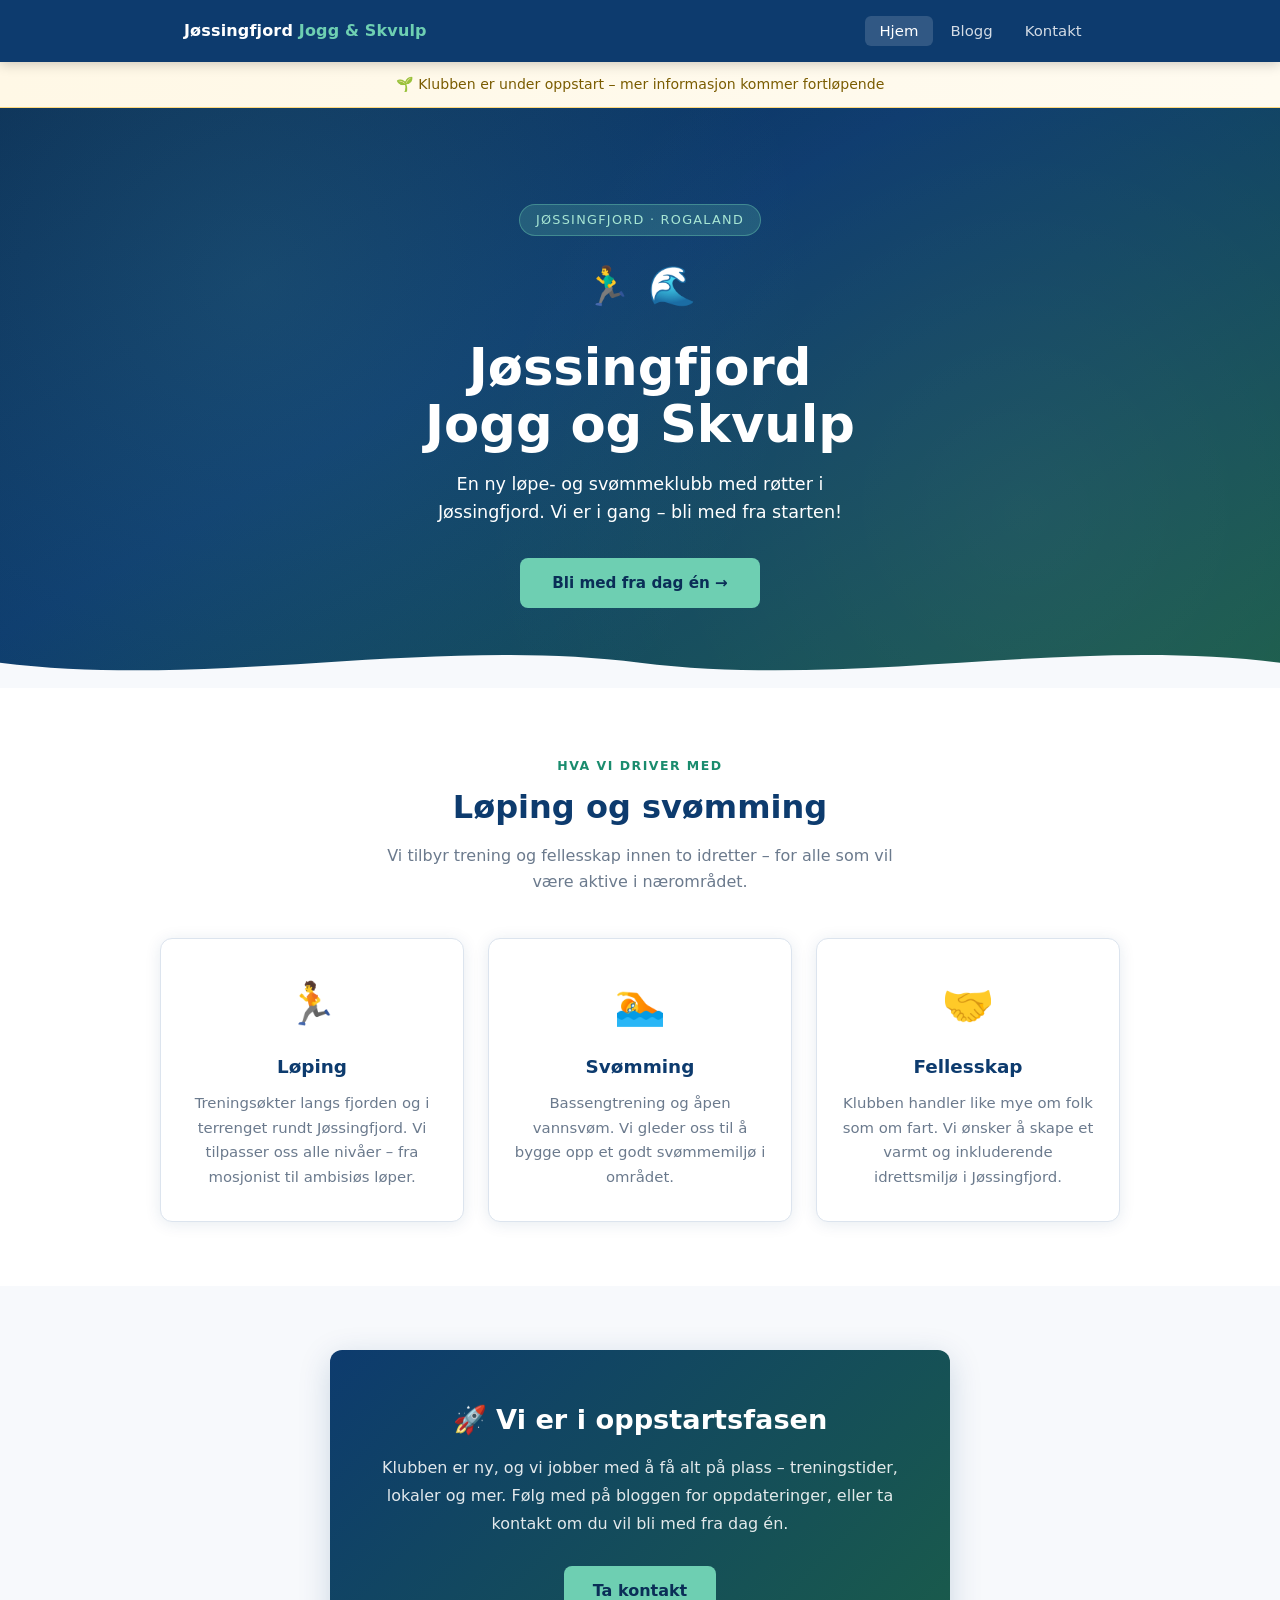
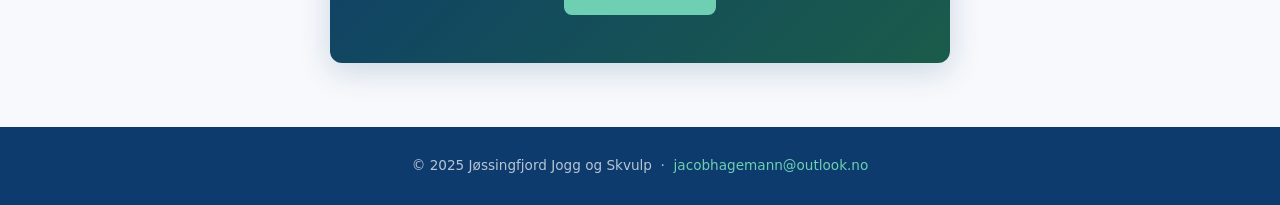
==== commit 6dbd3d59: "Interaktiv design, kart, oppdaterte kontaktpersoner" ====
--- a/index.html
+++ b/index.html
@@ -28,31 +28,43 @@
 </div>
 
 <section class="hero">
-  <div class="hero-icons">🏃‍♂️ 🌊</div>
-  <h1>Jøssingfjord Jogg og Skvulp</h1>
-  <p>En ny løpe- og svømmeklubb med røtter i Jøssingfjord. Vi er i gang – bli med fra starten!</p>
+  <div class="hero-content">
+    <div class="hero-badge">Jøssingfjord · Rogaland</div>
+    <div class="hero-icons">
+      <span class="hero-icon-bounce">🏃‍♂️</span>
+      <span class="hero-icon-bounce">🌊</span>
+    </div>
+    <h1>Jøssingfjord<br>Jogg og Skvulp</h1>
+    <p>En ny løpe- og svømmeklubb med røtter i Jøssingfjord. Vi er i gang – bli med fra starten!</p>
+    <a href="kontakt.html" class="hero-btn">Bli med fra dag én →</a>
+  </div>
+  <div class="hero-wave">
+    <svg viewBox="0 0 1440 60" xmlns="http://www.w3.org/2000/svg" preserveAspectRatio="none">
+      <path d="M0,30 C240,60 480,0 720,30 C960,60 1200,0 1440,30 L1440,60 L0,60 Z" fill="#f7f9fc"/>
+    </svg>
+  </div>
 </section>
 
 <section class="section section-alt">
   <div class="container">
-    <div class="section-header">
+    <div class="section-header reveal">
       <span class="section-label">Hva vi driver med</span>
       <h2>Løping og svømming</h2>
       <p>Vi tilbyr trening og fellesskap innen to idretter – for alle som vil være aktive i nærområdet.</p>
     </div>
     <div class="activity-grid">
-      <div class="activity-card">
-        <div class="activity-icon">🏃</div>
+      <div class="activity-card reveal reveal-delay-1">
+        <span class="activity-icon">🏃</span>
         <h3>Løping</h3>
         <p>Treningsøkter langs fjorden og i terrenget rundt Jøssingfjord. Vi tilpasser oss alle nivåer – fra mosjonist til ambisiøs løper.</p>
       </div>
-      <div class="activity-card">
-        <div class="activity-icon">🏊</div>
+      <div class="activity-card reveal reveal-delay-2">
+        <span class="activity-icon">🏊</span>
         <h3>Svømming</h3>
         <p>Bassengtrening og åpen vannsvøm. Vi gleder oss til å bygge opp et godt svømmemiljø i området.</p>
       </div>
-      <div class="activity-card">
-        <div class="activity-icon">🤝</div>
+      <div class="activity-card reveal reveal-delay-3">
+        <span class="activity-icon">🤝</span>
         <h3>Fellesskap</h3>
         <p>Klubben handler like mye om folk som om fart. Vi ønsker å skape et varmt og inkluderende idrettsmiljø i Jøssingfjord.</p>
       </div>
@@ -61,12 +73,12 @@
 </section>
 
 <section class="section">
-  <div class="container" style="text-align:center;max-width:580px;">
-    <span class="section-label">Status</span>
-    <h2 style="color:var(--primary);font-size:1.7rem;font-weight:800;margin-bottom:0.75rem;">Vi er i oppstartsfasen</h2>
-    <p style="color:var(--muted);line-height:1.75;">Klubben er ny, og vi jobber med å få alt på plass – treningstider, lokaler og mer. Følg med på bloggen for oppdateringer, eller ta kontakt om du vil bli med fra dag én.</p>
-    <br>
-    <a href="kontakt.html" style="display:inline-block;background:var(--accent);color:white;text-decoration:none;padding:0.75rem 1.8rem;border-radius:8px;font-weight:600;margin-top:0.5rem;">Ta kontakt</a>
+  <div class="container">
+    <div class="startup-box reveal">
+      <h2>🚀 Vi er i oppstartsfasen</h2>
+      <p>Klubben er ny, og vi jobber med å få alt på plass – treningstider, lokaler og mer. Følg med på bloggen for oppdateringer, eller ta kontakt om du vil bli med fra dag én.</p>
+      <a href="kontakt.html" class="startup-btn">Ta kontakt</a>
+    </div>
   </div>
 </section>
 
--- a/css/style.css
+++ b/css/style.css
@@ -7,8 +7,8 @@
   --text: #1e2a3a;
   --muted: #6b7a8d;
   --border: #dce4ee;
-  --shadow: 0 2px 12px rgba(13, 59, 110, 0.10);
-  --radius: 10px;
+  --shadow: 0 2px 16px rgba(13, 59, 110, 0.10);
+  --radius: 12px;
 }
 
 * { box-sizing: border-box; margin: 0; padding: 0; }
@@ -21,23 +21,23 @@
   line-height: 1.6;
 }
 
-/* NAV */
+/* ---- NAV ---- */
 nav {
   background: var(--primary);
   position: sticky;
   top: 0;
-  z-index: 100;
-  box-shadow: 0 2px 8px rgba(0,0,0,0.18);
+  z-index: 200;
+  box-shadow: 0 2px 12px rgba(0,0,0,0.2);
 }
 
 .nav-inner {
-  max-width: 900px;
+  max-width: 960px;
   margin: 0 auto;
   display: flex;
   align-items: center;
   justify-content: space-between;
   padding: 0 1.5rem;
-  height: 60px;
+  height: 62px;
 }
 
 .nav-logo {
@@ -45,27 +45,21 @@
   font-size: 1rem;
   font-weight: 700;
   text-decoration: none;
-}
-
+  letter-spacing: 0.01em;
+}
 .nav-logo span { color: #6ecfb2; }
 
-.nav-links {
-  display: flex;
-  gap: 0.25rem;
-  list-style: none;
-}
+.nav-links { display: flex; gap: 0.2rem; list-style: none; }
 
 .nav-links a {
-  color: rgba(255,255,255,0.85);
+  color: rgba(255,255,255,0.82);
   text-decoration: none;
-  padding: 0.4rem 0.85rem;
+  padding: 0.4rem 0.9rem;
   border-radius: 6px;
   font-size: 0.93rem;
   transition: background 0.2s, color 0.2s;
 }
-
-.nav-links a:hover,
-.nav-links a.active {
+.nav-links a:hover, .nav-links a.active {
   background: rgba(255,255,255,0.15);
   color: #fff;
 }
@@ -78,71 +72,138 @@
   padding: 0.5rem;
 }
 .hamburger span {
+  display: block; width: 24px; height: 2px;
+  background: white; border-radius: 2px; transition: 0.3s;
+}
+
+/* ---- HERO ---- */
+.hero {
+  background: linear-gradient(150deg, #0a2e57 0%, #0d3b6e 40%, #1a5c4a 100%);
+  color: white;
+  text-align: center;
+  padding: 6rem 1.5rem 5rem;
+  position: relative;
+  overflow: hidden;
+}
+
+/* Animated wave at bottom of hero */
+.hero-wave {
+  position: absolute;
+  bottom: -1px;
+  left: 0;
+  width: 100%;
+  line-height: 0;
+}
+
+.hero-wave svg {
   display: block;
-  width: 24px;
-  height: 2px;
-  background: white;
-  border-radius: 2px;
-}
-
-/* HERO */
-.hero {
-  background: linear-gradient(135deg, var(--primary) 0%, #1a5276 55%, var(--accent) 100%);
-  color: white;
-  text-align: center;
-  padding: 5rem 1.5rem 4.5rem;
-}
+  width: 100%;
+}
+
+/* Floating particles in hero */
+.hero::before {
+  content: '';
+  position: absolute;
+  inset: 0;
+  background-image:
+    radial-gradient(circle at 20% 30%, rgba(110,207,178,0.12) 0%, transparent 50%),
+    radial-gradient(circle at 80% 70%, rgba(255,255,255,0.05) 0%, transparent 50%);
+  pointer-events: none;
+}
+
+.hero-content { position: relative; }
 
 .hero-badge {
   display: inline-block;
-  background: rgba(255,255,255,0.15);
-  border: 1px solid rgba(255,255,255,0.3);
+  background: rgba(110,207,178,0.2);
+  border: 1px solid rgba(110,207,178,0.4);
   border-radius: 20px;
   padding: 0.3rem 1rem;
-  font-size: 0.82rem;
-  letter-spacing: 0.08em;
+  font-size: 0.8rem;
+  letter-spacing: 0.1em;
   text-transform: uppercase;
   margin-bottom: 1.2rem;
+  color: #a8e6d4;
+  animation: fadeDown 0.6s ease both;
 }
 
 .hero h1 {
-  font-size: clamp(1.9rem, 5vw, 3rem);
+  font-size: clamp(2rem, 5.5vw, 3.2rem);
   font-weight: 800;
-  line-height: 1.15;
+  line-height: 1.12;
   margin-bottom: 1rem;
+  animation: fadeDown 0.7s 0.1s ease both;
 }
 
 .hero p {
   font-size: 1.1rem;
-  opacity: 0.88;
-  max-width: 480px;
-  margin: 0 auto 0.5rem;
+  opacity: 0.85;
+  max-width: 460px;
+  margin: 0 auto 2rem;
+  animation: fadeDown 0.7s 0.2s ease both;
 }
 
 .hero-icons {
-  font-size: 2.2rem;
-  margin-bottom: 1.2rem;
-}
-
-/* STARTUP BANNER */
+  font-size: 2.4rem;
+  margin-bottom: 1.4rem;
+  display: flex;
+  justify-content: center;
+  gap: 1rem;
+  animation: fadeDown 0.7s 0.05s ease both;
+}
+
+.hero-icon-bounce {
+  display: inline-block;
+  animation: bounce 2.5s ease-in-out infinite;
+}
+.hero-icon-bounce:nth-child(2) { animation-delay: 0.4s; }
+
+@keyframes bounce {
+  0%, 100% { transform: translateY(0); }
+  50% { transform: translateY(-8px); }
+}
+
+.hero-btn {
+  display: inline-block;
+  background: #6ecfb2;
+  color: #0a2e57;
+  text-decoration: none;
+  padding: 0.8rem 2rem;
+  border-radius: 8px;
+  font-weight: 700;
+  font-size: 0.95rem;
+  transition: transform 0.2s, box-shadow 0.2s, background 0.2s;
+  animation: fadeDown 0.7s 0.3s ease both;
+}
+.hero-btn:hover {
+  transform: translateY(-2px);
+  box-shadow: 0 6px 20px rgba(110,207,178,0.4);
+  background: #89dbc4;
+}
+
+/* ---- STARTUP BANNER ---- */
 .startup-banner {
-  background: #fff8e6;
+  background: linear-gradient(90deg, #fff8e6, #fffbf0, #fff8e6);
   border-bottom: 1px solid #ffd97d;
   text-align: center;
-  padding: 0.75rem 1.5rem;
-  font-size: 0.9rem;
+  padding: 0.7rem 1.5rem;
+  font-size: 0.88rem;
   color: #7a5c00;
-}
-
-/* SECTIONS */
-.section { padding: 3.5rem 1.5rem; }
+  background-size: 200% 100%;
+  animation: shimmer 4s linear infinite;
+}
+
+@keyframes shimmer {
+  0% { background-position: 100% 0; }
+  100% { background-position: -100% 0; }
+}
+
+/* ---- SECTIONS ---- */
+.section { padding: 4rem 1.5rem; }
 .section-alt { background: var(--white); }
-.container { max-width: 900px; margin: 0 auto; }
-
-.section-header {
-  text-align: center;
-  margin-bottom: 2.5rem;
-}
+.container { max-width: 960px; margin: 0 auto; }
+
+.section-header { text-align: center; margin-bottom: 2.75rem; }
 
 .section-label {
   display: inline-block;
@@ -168,7 +229,7 @@
   margin-right: auto;
 }
 
-/* ACTIVITY CARDS */
+/* ---- ACTIVITY CARDS ---- */
 .activity-grid {
   display: grid;
   grid-template-columns: repeat(auto-fit, minmax(240px, 1fr));
@@ -182,9 +243,22 @@
   border: 1px solid var(--border);
   padding: 2rem 1.5rem;
   text-align: center;
-}
-
-.activity-icon { font-size: 2.5rem; margin-bottom: 0.9rem; }
+  transition: transform 0.25s, box-shadow 0.25s;
+  cursor: default;
+}
+
+.activity-card:hover {
+  transform: translateY(-5px);
+  box-shadow: 0 12px 32px rgba(13,59,110,0.14);
+}
+
+.activity-icon {
+  font-size: 2.6rem;
+  margin-bottom: 0.9rem;
+  display: block;
+  transition: transform 0.3s;
+}
+.activity-card:hover .activity-icon { transform: scale(1.15); }
 
 .activity-card h3 {
   color: var(--primary);
@@ -193,13 +267,125 @@
   font-weight: 700;
 }
 
-.activity-card p {
+.activity-card p { color: var(--muted); font-size: 0.93rem; line-height: 1.65; }
+
+/* ---- STARTUP SECTION ---- */
+.startup-box {
+  background: linear-gradient(135deg, var(--primary) 0%, #1a5c4a 100%);
+  border-radius: var(--radius);
+  color: white;
+  padding: 3rem 2.5rem;
+  text-align: center;
+  max-width: 620px;
+  margin: 0 auto;
+  box-shadow: 0 8px 32px rgba(13,59,110,0.18);
+}
+
+.startup-box h2 {
+  font-size: 1.7rem;
+  font-weight: 800;
+  margin-bottom: 0.75rem;
+}
+
+.startup-box p {
+  opacity: 0.88;
+  line-height: 1.75;
+  margin-bottom: 1.75rem;
+}
+
+.startup-btn {
+  display: inline-block;
+  background: #6ecfb2;
+  color: #0a2e57;
+  text-decoration: none;
+  padding: 0.75rem 1.8rem;
+  border-radius: 8px;
+  font-weight: 700;
+  transition: transform 0.2s, box-shadow 0.2s;
+}
+.startup-btn:hover {
+  transform: translateY(-2px);
+  box-shadow: 0 6px 16px rgba(110,207,178,0.35);
+}
+
+/* ---- MAP ---- */
+#map {
+  height: 380px;
+  border-radius: var(--radius);
+  box-shadow: var(--shadow);
+  border: 1px solid var(--border);
+  z-index: 1;
+}
+
+/* ---- CONTACT CARDS ---- */
+.contact-grid {
+  display: grid;
+  grid-template-columns: repeat(auto-fit, minmax(240px, 1fr));
+  gap: 1.25rem;
+  margin-bottom: 3rem;
+}
+
+.contact-card {
+  background: var(--white);
+  border-radius: var(--radius);
+  box-shadow: var(--shadow);
+  border: 1px solid var(--border);
+  padding: 1.75rem 1.5rem;
+  text-align: center;
+  transition: transform 0.25s, box-shadow 0.25s;
+}
+
+.contact-card:hover {
+  transform: translateY(-4px);
+  box-shadow: 0 10px 28px rgba(13,59,110,0.13);
+}
+
+.contact-avatar {
+  width: 60px;
+  height: 60px;
+  background: linear-gradient(135deg, var(--primary), var(--accent));
+  border-radius: 50%;
+  display: flex;
+  align-items: center;
+  justify-content: center;
+  font-size: 1.5rem;
+  margin: 0 auto 1rem;
+}
+
+.contact-card h3 {
+  color: var(--primary);
+  font-size: 1.05rem;
+  font-weight: 700;
+  margin-bottom: 0.2rem;
+}
+
+.contact-role {
+  font-size: 0.82rem;
+  color: var(--accent);
+  font-weight: 600;
+  text-transform: uppercase;
+  letter-spacing: 0.06em;
+  margin-bottom: 0.75rem;
+}
+
+.contact-card a {
+  display: inline-block;
   color: var(--muted);
-  font-size: 0.93rem;
-  line-height: 1.65;
-}
-
-/* BLOG */
+  font-size: 0.88rem;
+  text-decoration: none;
+  padding: 0.35rem 0.8rem;
+  border: 1.5px solid var(--border);
+  border-radius: 6px;
+  transition: border-color 0.2s, color 0.2s, background 0.2s;
+}
+
+.contact-card a:hover {
+  border-color: var(--accent);
+  color: var(--accent);
+  background: var(--light-accent);
+}
+
+/* ---- BLOG ---- */
 .blog-list { display: flex; flex-direction: column; gap: 1.25rem; }
 
 .blog-item {
@@ -207,13 +393,23 @@
   border-radius: var(--radius);
   box-shadow: var(--shadow);
   border: 1px solid var(--border);
+  border-left: 4px solid var(--accent);
   padding: 1.5rem;
+  transition: transform 0.2s, box-shadow 0.2s;
+}
+
+.blog-item:hover {
+  transform: translateX(4px);
+  box-shadow: 0 6px 20px rgba(13,59,110,0.12);
 }
 
 .blog-item-meta {
-  font-size: 0.82rem;
-  color: var(--muted);
-  margin-bottom: 0.4rem;
+  font-size: 0.8rem;
+  color: var(--accent);
+  font-weight: 600;
+  margin-bottom: 0.35rem;
+  text-transform: uppercase;
+  letter-spacing: 0.05em;
 }
 
 .blog-item h3 {
@@ -223,83 +419,51 @@
   margin-bottom: 0.5rem;
 }
 
-.blog-item p {
-  color: var(--muted);
-  font-size: 0.93rem;
-  line-height: 1.65;
-}
-
-.blog-empty {
-  text-align: center;
-  padding: 3rem 1.5rem;
-  color: var(--muted);
-  background: var(--white);
-  border-radius: var(--radius);
-  border: 2px dashed var(--border);
-}
-
-.blog-empty .empty-icon { font-size: 2.5rem; margin-bottom: 1rem; }
-
-/* CONTACT */
-.contact-simple {
-  text-align: center;
-  max-width: 480px;
-  margin: 0 auto;
-}
-
-.contact-simple h3 {
-  color: var(--primary);
-  font-size: 1.1rem;
-  margin-bottom: 0.5rem;
-}
-
-.contact-simple p {
-  color: var(--muted);
-  margin-bottom: 1.5rem;
-}
-
-.contact-email-link {
-  display: inline-block;
-  background: var(--primary);
-  color: white;
-  text-decoration: none;
-  padding: 0.8rem 2rem;
-  border-radius: 8px;
-  font-weight: 600;
-  font-size: 1rem;
-  transition: background 0.2s;
-}
-
-.contact-email-link:hover {
-  background: var(--accent);
-}
-
-/* FOOTER */
+.blog-item p { color: var(--muted); font-size: 0.93rem; line-height: 1.65; }
+
+/* ---- SCROLL ANIMATIONS ---- */
+.reveal {
+  opacity: 0;
+  transform: translateY(24px);
+  transition: opacity 0.6s ease, transform 0.6s ease;
+}
+.reveal.visible {
+  opacity: 1;
+  transform: translateY(0);
+}
+.reveal-delay-1 { transition-delay: 0.1s; }
+.reveal-delay-2 { transition-delay: 0.2s; }
+.reveal-delay-3 { transition-delay: 0.3s; }
+
+/* ---- FADE ANIMATIONS ---- */
+@keyframes fadeDown {
+  from { opacity: 0; transform: translateY(-16px); }
+  to   { opacity: 1; transform: translateY(0); }
+}
+
+/* ---- FOOTER ---- */
 footer {
   background: var(--primary);
-  color: rgba(255,255,255,0.75);
+  color: rgba(255,255,255,0.7);
   text-align: center;
   padding: 1.75rem 1.5rem;
   font-size: 0.85rem;
 }
-
-footer a {
-  color: #6ecfb2;
-  text-decoration: none;
-}
-
-/* RESPONSIVE */
+footer a { color: #6ecfb2; text-decoration: none; }
+footer a:hover { text-decoration: underline; }
+
+/* ---- RESPONSIVE ---- */
 @media (max-width: 600px) {
   .nav-links {
     display: none;
     flex-direction: column;
     position: absolute;
-    top: 60px;
-    left: 0; right: 0;
+    top: 62px; left: 0; right: 0;
     background: var(--primary);
     padding: 1rem;
-    box-shadow: 0 4px 12px rgba(0,0,0,0.2);
+    box-shadow: 0 4px 16px rgba(0,0,0,0.2);
   }
   .nav-links.open { display: flex; }
   .hamburger { display: flex; }
-}
+  .startup-box { padding: 2rem 1.5rem; }
+}
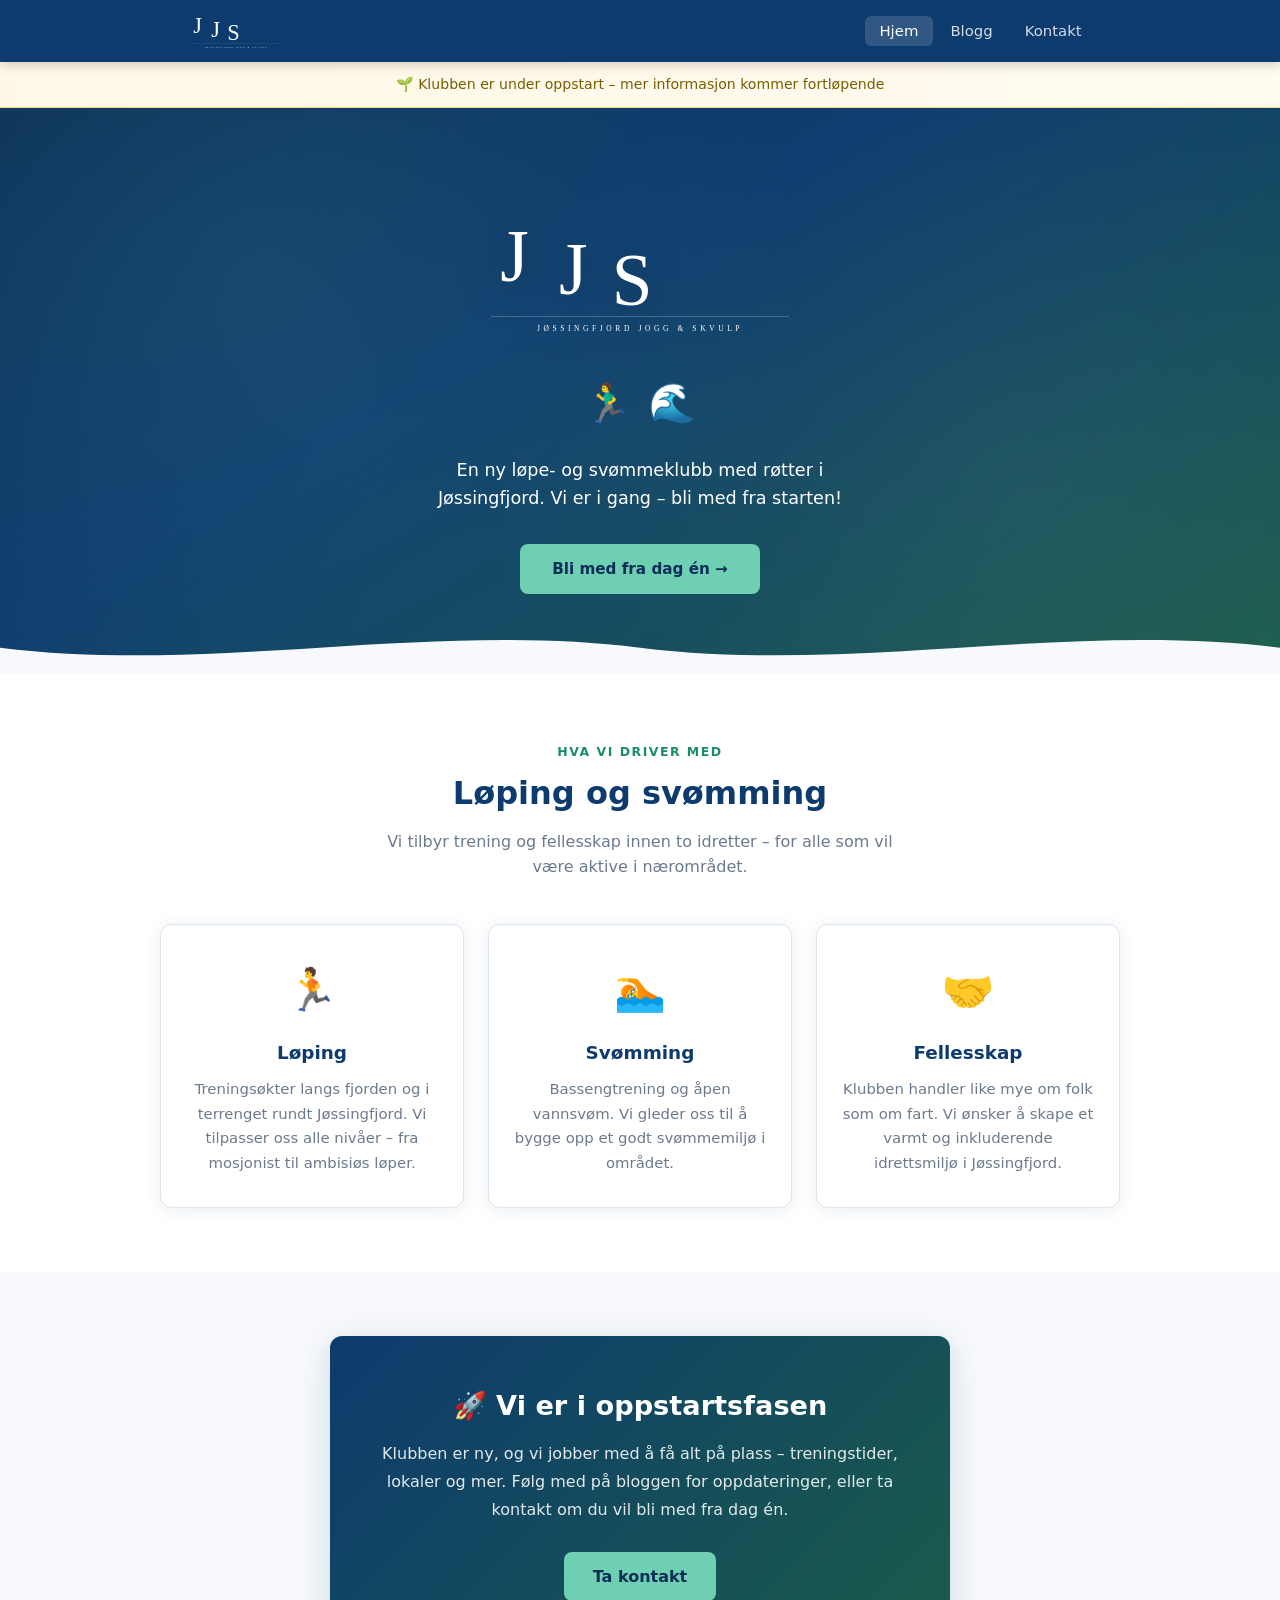
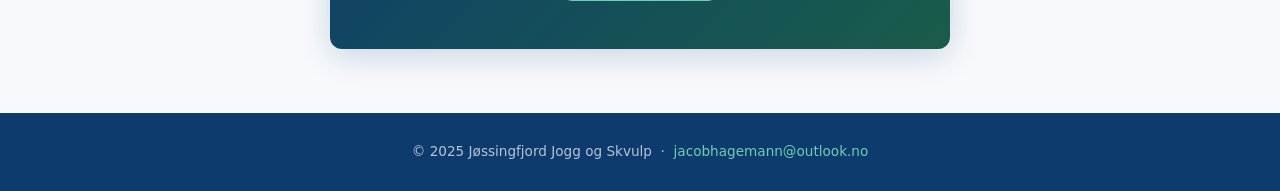
==== commit 3f7a132e: "Legg til logo (SVG) i nav og hero" ====
--- a/index.html
+++ b/index.html
@@ -11,7 +11,9 @@
 
 <nav>
   <div class="nav-inner">
-    <a href="index.html" class="nav-logo">Jøssingfjord <span>Jogg & Skvulp</span></a>
+    <a href="index.html" class="nav-logo">
+      <img src="img/logo-white.svg" alt="Jøssingfjord Jogg og Skvulp">
+    </a>
     <ul class="nav-links">
       <li><a href="index.html" class="active">Hjem</a></li>
       <li><a href="blogg.html">Blogg</a></li>
@@ -29,12 +31,11 @@
 
 <section class="hero">
   <div class="hero-content">
-    <div class="hero-badge">Jøssingfjord · Rogaland</div>
+    <img src="img/logo-white.svg" alt="Jøssingfjord Jogg og Skvulp" class="hero-logo">
     <div class="hero-icons">
       <span class="hero-icon-bounce">🏃‍♂️</span>
       <span class="hero-icon-bounce">🌊</span>
     </div>
-    <h1>Jøssingfjord<br>Jogg og Skvulp</h1>
     <p>En ny løpe- og svømmeklubb med røtter i Jøssingfjord. Vi er i gang – bli med fra starten!</p>
     <a href="kontakt.html" class="hero-btn">Bli med fra dag én →</a>
   </div>
--- a/css/style.css
+++ b/css/style.css
@@ -41,13 +41,16 @@
 }
 
 .nav-logo {
-  color: var(--white);
-  font-size: 1rem;
-  font-weight: 700;
+  display: flex;
+  align-items: center;
   text-decoration: none;
-  letter-spacing: 0.01em;
-}
-.nav-logo span { color: #6ecfb2; }
+}
+
+.nav-logo img {
+  height: 44px;
+  width: auto;
+  display: block;
+}
 
 .nav-links { display: flex; gap: 0.2rem; list-style: none; }
 
@@ -112,6 +115,14 @@
 }
 
 .hero-content { position: relative; }
+
+.hero-logo {
+  width: min(340px, 80vw);
+  margin: 0 auto 1.5rem;
+  display: block;
+  animation: fadeDown 0.7s ease both;
+  filter: drop-shadow(0 4px 16px rgba(0,0,0,0.25));
+}
 
 .hero-badge {
   display: inline-block;
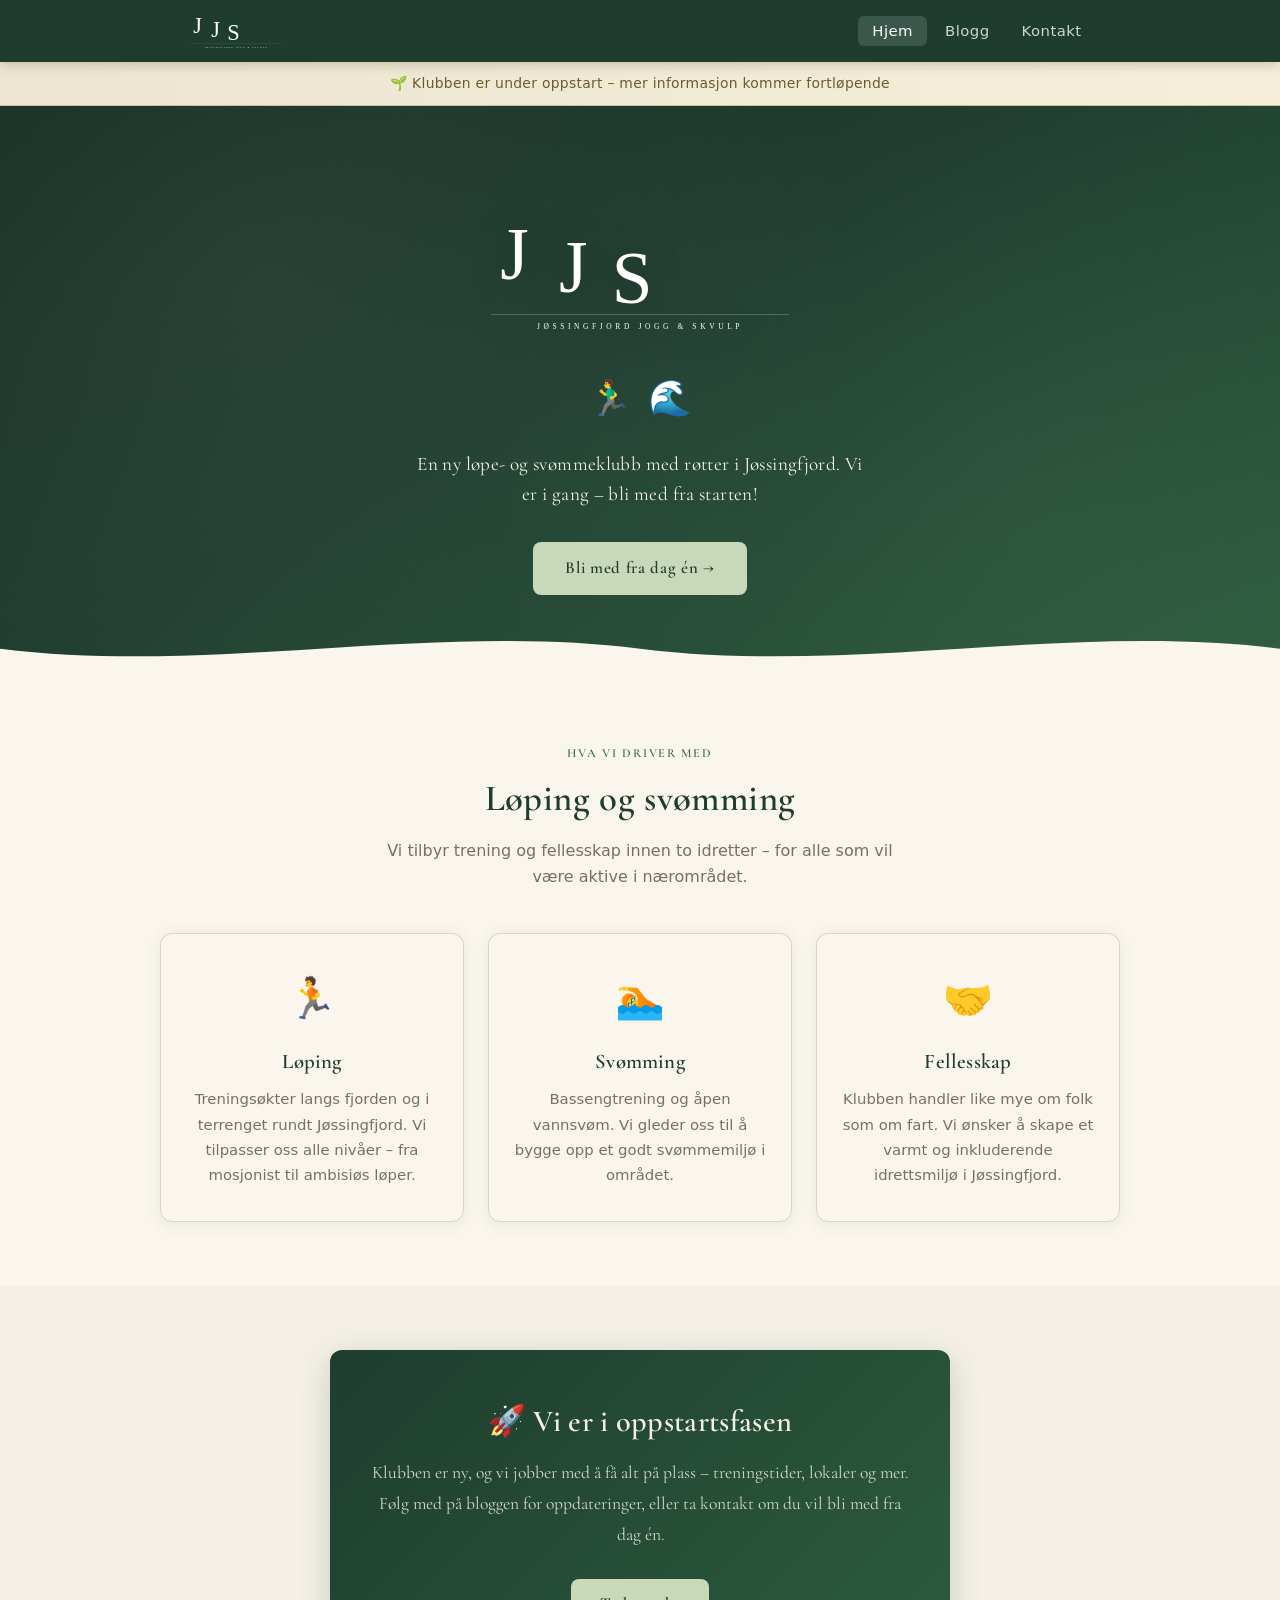
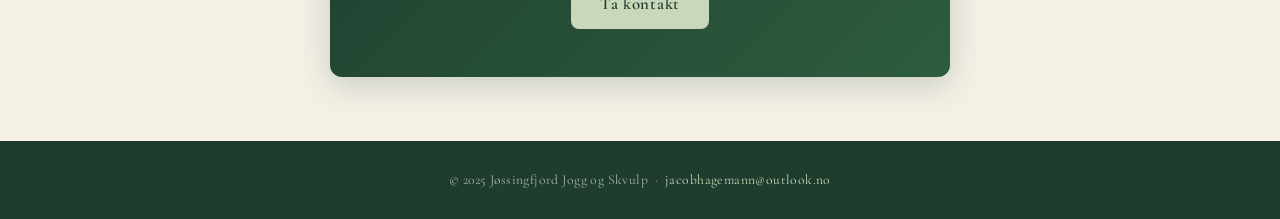
==== commit 34f684a2: "Varm krem/eggehvit design, Cormorant Garamond, mørk skogsgrønn palett" ====
--- a/index.html
+++ b/index.html
@@ -41,7 +41,7 @@
   </div>
   <div class="hero-wave">
     <svg viewBox="0 0 1440 60" xmlns="http://www.w3.org/2000/svg" preserveAspectRatio="none">
-      <path d="M0,30 C240,60 480,0 720,30 C960,60 1200,0 1440,30 L1440,60 L0,60 Z" fill="#f7f9fc"/>
+      <path d="M0,30 C240,60 480,0 720,30 C960,60 1200,0 1440,30 L1440,60 L0,60 Z" fill="#faf6ee"/>
     </svg>
   </div>
 </section>
--- a/css/style.css
+++ b/css/style.css
@@ -1,14 +1,16 @@
+@import url('https://fonts.googleapis.com/css2?family=Cormorant+Garamond:wght@400;600&family=Great+Vibes&display=swap');
+
 :root {
-  --primary: #0d3b6e;
-  --accent: #1a8c6e;
-  --light-accent: #e8f5f1;
-  --bg: #f7f9fc;
-  --white: #ffffff;
-  --text: #1e2a3a;
-  --muted: #6b7a8d;
-  --border: #dce4ee;
-  --shadow: 0 2px 16px rgba(13, 59, 110, 0.10);
-  --radius: 12px;
+  --primary: #1e3d2f;
+  --accent:  #3a6b4e;
+  --light-accent: #edf3ee;
+  --bg:      #f4f0e6;        /* varm krem bakgrunn */
+  --surface: #faf6ee;        /* eggehvit – aldri ren hvit */
+  --text:    #1e3d2f;
+  --muted:   #7a7060;
+  --border:  #ddd5c0;
+  --shadow:  0 2px 16px rgba(30, 61, 47, 0.09);
+  --radius:  12px;
 }
 
 * { box-sizing: border-box; margin: 0; padding: 0; }
@@ -19,6 +21,11 @@
   background: var(--bg);
   color: var(--text);
   line-height: 1.6;
+}
+
+h1, h2, h3 {
+  font-family: 'Cormorant Garamond', Georgia, serif;
+  font-weight: 600;
 }
 
 /* ---- NAV ---- */
@@ -45,7 +52,6 @@
   align-items: center;
   text-decoration: none;
 }
-
 .nav-logo img {
   height: 44px;
   width: auto;
@@ -55,15 +61,16 @@
 .nav-links { display: flex; gap: 0.2rem; list-style: none; }
 
 .nav-links a {
-  color: rgba(255,255,255,0.82);
+  color: rgba(255,255,255,0.78);
   text-decoration: none;
   padding: 0.4rem 0.9rem;
   border-radius: 6px;
   font-size: 0.93rem;
+  letter-spacing: 0.03em;
   transition: background 0.2s, color 0.2s;
 }
 .nav-links a:hover, .nav-links a.active {
-  background: rgba(255,255,255,0.15);
+  background: rgba(255,255,255,0.13);
   color: #fff;
 }
 
@@ -81,38 +88,30 @@
 
 /* ---- HERO ---- */
 .hero {
-  background: linear-gradient(150deg, #0a2e57 0%, #0d3b6e 40%, #1a5c4a 100%);
-  color: white;
+  background: linear-gradient(150deg, #162e22 0%, #1e3d2f 45%, #2d5c3e 100%);
+  color: #f4f0e6;
   text-align: center;
   padding: 6rem 1.5rem 5rem;
   position: relative;
   overflow: hidden;
 }
 
-/* Animated wave at bottom of hero */
-.hero-wave {
-  position: absolute;
-  bottom: -1px;
-  left: 0;
-  width: 100%;
-  line-height: 0;
-}
-
-.hero-wave svg {
-  display: block;
-  width: 100%;
-}
-
-/* Floating particles in hero */
 .hero::before {
   content: '';
   position: absolute;
   inset: 0;
   background-image:
-    radial-gradient(circle at 20% 30%, rgba(110,207,178,0.12) 0%, transparent 50%),
-    radial-gradient(circle at 80% 70%, rgba(255,255,255,0.05) 0%, transparent 50%);
+    radial-gradient(circle at 20% 30%, rgba(244,240,230,0.06) 0%, transparent 55%),
+    radial-gradient(circle at 80% 70%, rgba(244,240,230,0.04) 0%, transparent 50%);
   pointer-events: none;
 }
+
+.hero-wave {
+  position: absolute;
+  bottom: -1px; left: 0;
+  width: 100%; line-height: 0;
+}
+.hero-wave svg { display: block; width: 100%; }
 
 .hero-content { position: relative; }
 
@@ -120,42 +119,38 @@
   width: min(340px, 80vw);
   margin: 0 auto 1.5rem;
   display: block;
-  animation: fadeDown 0.7s ease both;
-  filter: drop-shadow(0 4px 16px rgba(0,0,0,0.25));
+  animation: fadeDown 0.8s ease both;
+  filter: drop-shadow(0 4px 18px rgba(0,0,0,0.3));
 }
 
 .hero-badge {
   display: inline-block;
-  background: rgba(110,207,178,0.2);
-  border: 1px solid rgba(110,207,178,0.4);
+  background: rgba(244,240,230,0.12);
+  border: 1px solid rgba(244,240,230,0.25);
   border-radius: 20px;
   padding: 0.3rem 1rem;
-  font-size: 0.8rem;
-  letter-spacing: 0.1em;
+  font-size: 0.78rem;
+  letter-spacing: 0.12em;
   text-transform: uppercase;
   margin-bottom: 1.2rem;
-  color: #a8e6d4;
+  color: #c8d8b8;
   animation: fadeDown 0.6s ease both;
-}
-
-.hero h1 {
-  font-size: clamp(2rem, 5.5vw, 3.2rem);
-  font-weight: 800;
-  line-height: 1.12;
-  margin-bottom: 1rem;
-  animation: fadeDown 0.7s 0.1s ease both;
+  font-family: 'Cormorant Garamond', Georgia, serif;
 }
 
 .hero p {
   font-size: 1.1rem;
-  opacity: 0.85;
+  opacity: 0.82;
   max-width: 460px;
   margin: 0 auto 2rem;
   animation: fadeDown 0.7s 0.2s ease both;
+  font-family: 'Cormorant Garamond', Georgia, serif;
+  font-size: 1.2rem;
+  letter-spacing: 0.02em;
 }
 
 .hero-icons {
-  font-size: 2.4rem;
+  font-size: 2.2rem;
   margin-bottom: 1.4rem;
   display: flex;
   justify-content: center;
@@ -165,9 +160,9 @@
 
 .hero-icon-bounce {
   display: inline-block;
-  animation: bounce 2.5s ease-in-out infinite;
-}
-.hero-icon-bounce:nth-child(2) { animation-delay: 0.4s; }
+  animation: bounce 2.8s ease-in-out infinite;
+}
+.hero-icon-bounce:nth-child(2) { animation-delay: 0.5s; }
 
 @keyframes bounce {
   0%, 100% { transform: translateY(0); }
@@ -176,32 +171,36 @@
 
 .hero-btn {
   display: inline-block;
-  background: #6ecfb2;
-  color: #0a2e57;
+  background: #c8d8b8;
+  color: #1e3d2f;
   text-decoration: none;
   padding: 0.8rem 2rem;
   border-radius: 8px;
-  font-weight: 700;
+  font-weight: 600;
   font-size: 0.95rem;
+  font-family: 'Cormorant Garamond', Georgia, serif;
+  font-size: 1.05rem;
+  letter-spacing: 0.04em;
   transition: transform 0.2s, box-shadow 0.2s, background 0.2s;
   animation: fadeDown 0.7s 0.3s ease both;
 }
 .hero-btn:hover {
   transform: translateY(-2px);
-  box-shadow: 0 6px 20px rgba(110,207,178,0.4);
-  background: #89dbc4;
+  box-shadow: 0 6px 20px rgba(0,0,0,0.2);
+  background: #daeaca;
 }
 
 /* ---- STARTUP BANNER ---- */
 .startup-banner {
-  background: linear-gradient(90deg, #fff8e6, #fffbf0, #fff8e6);
-  border-bottom: 1px solid #ffd97d;
-  text-align: center;
-  padding: 0.7rem 1.5rem;
-  font-size: 0.88rem;
-  color: #7a5c00;
+  background: linear-gradient(90deg, #ece5d2, #f5eed8, #ece5d2);
+  border-bottom: 1px solid #cfc0a0;
+  text-align: center;
+  padding: 0.65rem 1.5rem;
+  font-size: 0.87rem;
+  color: #6b5a30;
   background-size: 200% 100%;
-  animation: shimmer 4s linear infinite;
+  animation: shimmer 5s linear infinite;
+  letter-spacing: 0.02em;
 }
 
 @keyframes shimmer {
@@ -211,7 +210,7 @@
 
 /* ---- SECTIONS ---- */
 .section { padding: 4rem 1.5rem; }
-.section-alt { background: var(--white); }
+.section-alt { background: var(--surface); }
 .container { max-width: 960px; margin: 0 auto; }
 
 .section-header { text-align: center; margin-bottom: 2.75rem; }
@@ -219,17 +218,18 @@
 .section-label {
   display: inline-block;
   color: var(--accent);
-  font-weight: 700;
-  font-size: 0.78rem;
-  letter-spacing: 0.12em;
+  font-weight: 600;
+  font-size: 0.77rem;
+  letter-spacing: 0.14em;
   text-transform: uppercase;
   margin-bottom: 0.4rem;
+  font-family: 'Cormorant Garamond', Georgia, serif;
 }
 
 .section-header h2 {
-  font-size: clamp(1.5rem, 3vw, 2rem);
+  font-size: clamp(1.7rem, 3vw, 2.3rem);
   color: var(--primary);
-  font-weight: 800;
+  letter-spacing: 0.01em;
 }
 
 .section-header p {
@@ -238,6 +238,7 @@
   max-width: 520px;
   margin-left: auto;
   margin-right: auto;
+  font-size: 1rem;
 }
 
 /* ---- ACTIVITY CARDS ---- */
@@ -248,7 +249,7 @@
 }
 
 .activity-card {
-  background: var(--white);
+  background: var(--surface);
   border-radius: var(--radius);
   box-shadow: var(--shadow);
   border: 1px solid var(--border);
@@ -260,63 +261,70 @@
 
 .activity-card:hover {
   transform: translateY(-5px);
-  box-shadow: 0 12px 32px rgba(13,59,110,0.14);
+  box-shadow: 0 12px 32px rgba(30,61,47,0.13);
 }
 
 .activity-icon {
-  font-size: 2.6rem;
+  font-size: 2.5rem;
   margin-bottom: 0.9rem;
   display: block;
   transition: transform 0.3s;
 }
-.activity-card:hover .activity-icon { transform: scale(1.15); }
+.activity-card:hover .activity-icon { transform: scale(1.12); }
 
 .activity-card h3 {
   color: var(--primary);
-  font-size: 1.15rem;
+  font-size: 1.3rem;
   margin-bottom: 0.6rem;
-  font-weight: 700;
-}
-
-.activity-card p { color: var(--muted); font-size: 0.93rem; line-height: 1.65; }
-
-/* ---- STARTUP SECTION ---- */
+  letter-spacing: 0.01em;
+}
+
+.activity-card p { color: var(--muted); font-size: 0.93rem; line-height: 1.7; }
+
+/* ---- STARTUP BOX ---- */
 .startup-box {
-  background: linear-gradient(135deg, var(--primary) 0%, #1a5c4a 100%);
+  background: linear-gradient(135deg, #1e3d2f 0%, #2d5c3e 100%);
   border-radius: var(--radius);
-  color: white;
+  color: #f4f0e6;
   padding: 3rem 2.5rem;
   text-align: center;
   max-width: 620px;
   margin: 0 auto;
-  box-shadow: 0 8px 32px rgba(13,59,110,0.18);
+  box-shadow: 0 8px 32px rgba(30,61,47,0.2);
 }
 
 .startup-box h2 {
-  font-size: 1.7rem;
-  font-weight: 800;
+  font-size: 1.9rem;
   margin-bottom: 0.75rem;
+  color: #f4f0e6;
+  letter-spacing: 0.01em;
 }
 
 .startup-box p {
-  opacity: 0.88;
+  opacity: 0.85;
   line-height: 1.75;
   margin-bottom: 1.75rem;
+  font-family: 'Cormorant Garamond', Georgia, serif;
+  font-size: 1.1rem;
 }
 
 .startup-btn {
   display: inline-block;
-  background: #6ecfb2;
-  color: #0a2e57;
+  background: #c8d8b8;
+  color: #1e3d2f;
   text-decoration: none;
   padding: 0.75rem 1.8rem;
   border-radius: 8px;
-  font-weight: 700;
+  font-weight: 600;
+  font-family: 'Cormorant Garamond', Georgia, serif;
+  font-size: 1.05rem;
+  letter-spacing: 0.04em;
   transition: transform 0.2s, box-shadow 0.2s;
 }
 .startup-btn:hover {
   transform: translateY(-2px);
-  box-shadow: 0 6px 16px rgba(110,207,178,0.35);
+  box-shadow: 0 6px 16px rgba(0,0,0,0.18);
+  background: #daeaca;
 }
 
 /* ---- MAP ---- */
@@ -337,7 +345,7 @@
 }
 
 .contact-card {
-  background: var(--white);
+  background: var(--surface);
   border-radius: var(--radius);
   box-shadow: var(--shadow);
   border: 1px solid var(--border);
@@ -345,51 +353,46 @@
   text-align: center;
   transition: transform 0.25s, box-shadow 0.25s;
 }
-
 .contact-card:hover {
   transform: translateY(-4px);
-  box-shadow: 0 10px 28px rgba(13,59,110,0.13);
+  box-shadow: 0 10px 28px rgba(30,61,47,0.13);
 }
 
 .contact-avatar {
-  width: 60px;
-  height: 60px;
+  width: 60px; height: 60px;
   background: linear-gradient(135deg, var(--primary), var(--accent));
   border-radius: 50%;
-  display: flex;
-  align-items: center;
-  justify-content: center;
+  display: flex; align-items: center; justify-content: center;
   font-size: 1.5rem;
   margin: 0 auto 1rem;
 }
 
 .contact-card h3 {
   color: var(--primary);
-  font-size: 1.05rem;
-  font-weight: 700;
+  font-size: 1.2rem;
   margin-bottom: 0.2rem;
 }
 
 .contact-role {
-  font-size: 0.82rem;
+  font-size: 0.78rem;
   color: var(--accent);
   font-weight: 600;
   text-transform: uppercase;
-  letter-spacing: 0.06em;
+  letter-spacing: 0.09em;
   margin-bottom: 0.75rem;
+  font-family: 'Cormorant Garamond', Georgia, serif;
 }
 
 .contact-card a {
   display: inline-block;
   color: var(--muted);
-  font-size: 0.88rem;
+  font-size: 0.87rem;
   text-decoration: none;
   padding: 0.35rem 0.8rem;
   border: 1.5px solid var(--border);
   border-radius: 6px;
   transition: border-color 0.2s, color 0.2s, background 0.2s;
 }
-
 .contact-card a:hover {
   border-color: var(--accent);
   color: var(--accent);
@@ -400,7 +403,7 @@
 .blog-list { display: flex; flex-direction: column; gap: 1.25rem; }
 
 .blog-item {
-  background: var(--white);
+  background: var(--surface);
   border-radius: var(--radius);
   box-shadow: var(--shadow);
   border: 1px solid var(--border);
@@ -408,59 +411,56 @@
   padding: 1.5rem;
   transition: transform 0.2s, box-shadow 0.2s;
 }
-
 .blog-item:hover {
   transform: translateX(4px);
-  box-shadow: 0 6px 20px rgba(13,59,110,0.12);
+  box-shadow: 0 6px 20px rgba(30,61,47,0.11);
 }
 
 .blog-item-meta {
-  font-size: 0.8rem;
+  font-size: 0.78rem;
   color: var(--accent);
   font-weight: 600;
   margin-bottom: 0.35rem;
   text-transform: uppercase;
-  letter-spacing: 0.05em;
+  letter-spacing: 0.08em;
+  font-family: 'Cormorant Garamond', Georgia, serif;
 }
 
 .blog-item h3 {
   color: var(--primary);
-  font-size: 1.05rem;
-  font-weight: 700;
+  font-size: 1.2rem;
   margin-bottom: 0.5rem;
 }
 
-.blog-item p { color: var(--muted); font-size: 0.93rem; line-height: 1.65; }
+.blog-item p { color: var(--muted); font-size: 0.93rem; line-height: 1.7; }
 
 /* ---- SCROLL ANIMATIONS ---- */
 .reveal {
   opacity: 0;
-  transform: translateY(24px);
-  transition: opacity 0.6s ease, transform 0.6s ease;
-}
-.reveal.visible {
-  opacity: 1;
-  transform: translateY(0);
-}
+  transform: translateY(22px);
+  transition: opacity 0.65s ease, transform 0.65s ease;
+}
+.reveal.visible { opacity: 1; transform: translateY(0); }
 .reveal-delay-1 { transition-delay: 0.1s; }
 .reveal-delay-2 { transition-delay: 0.2s; }
 .reveal-delay-3 { transition-delay: 0.3s; }
 
-/* ---- FADE ANIMATIONS ---- */
 @keyframes fadeDown {
-  from { opacity: 0; transform: translateY(-16px); }
+  from { opacity: 0; transform: translateY(-14px); }
   to   { opacity: 1; transform: translateY(0); }
 }
 
 /* ---- FOOTER ---- */
 footer {
   background: var(--primary);
-  color: rgba(255,255,255,0.7);
+  color: rgba(244,240,230,0.65);
   text-align: center;
   padding: 1.75rem 1.5rem;
   font-size: 0.85rem;
-}
-footer a { color: #6ecfb2; text-decoration: none; }
+  font-family: 'Cormorant Garamond', Georgia, serif;
+  letter-spacing: 0.03em;
+}
+footer a { color: #c8d8b8; text-decoration: none; }
 footer a:hover { text-decoration: underline; }
 
 /* ---- RESPONSIVE ---- */
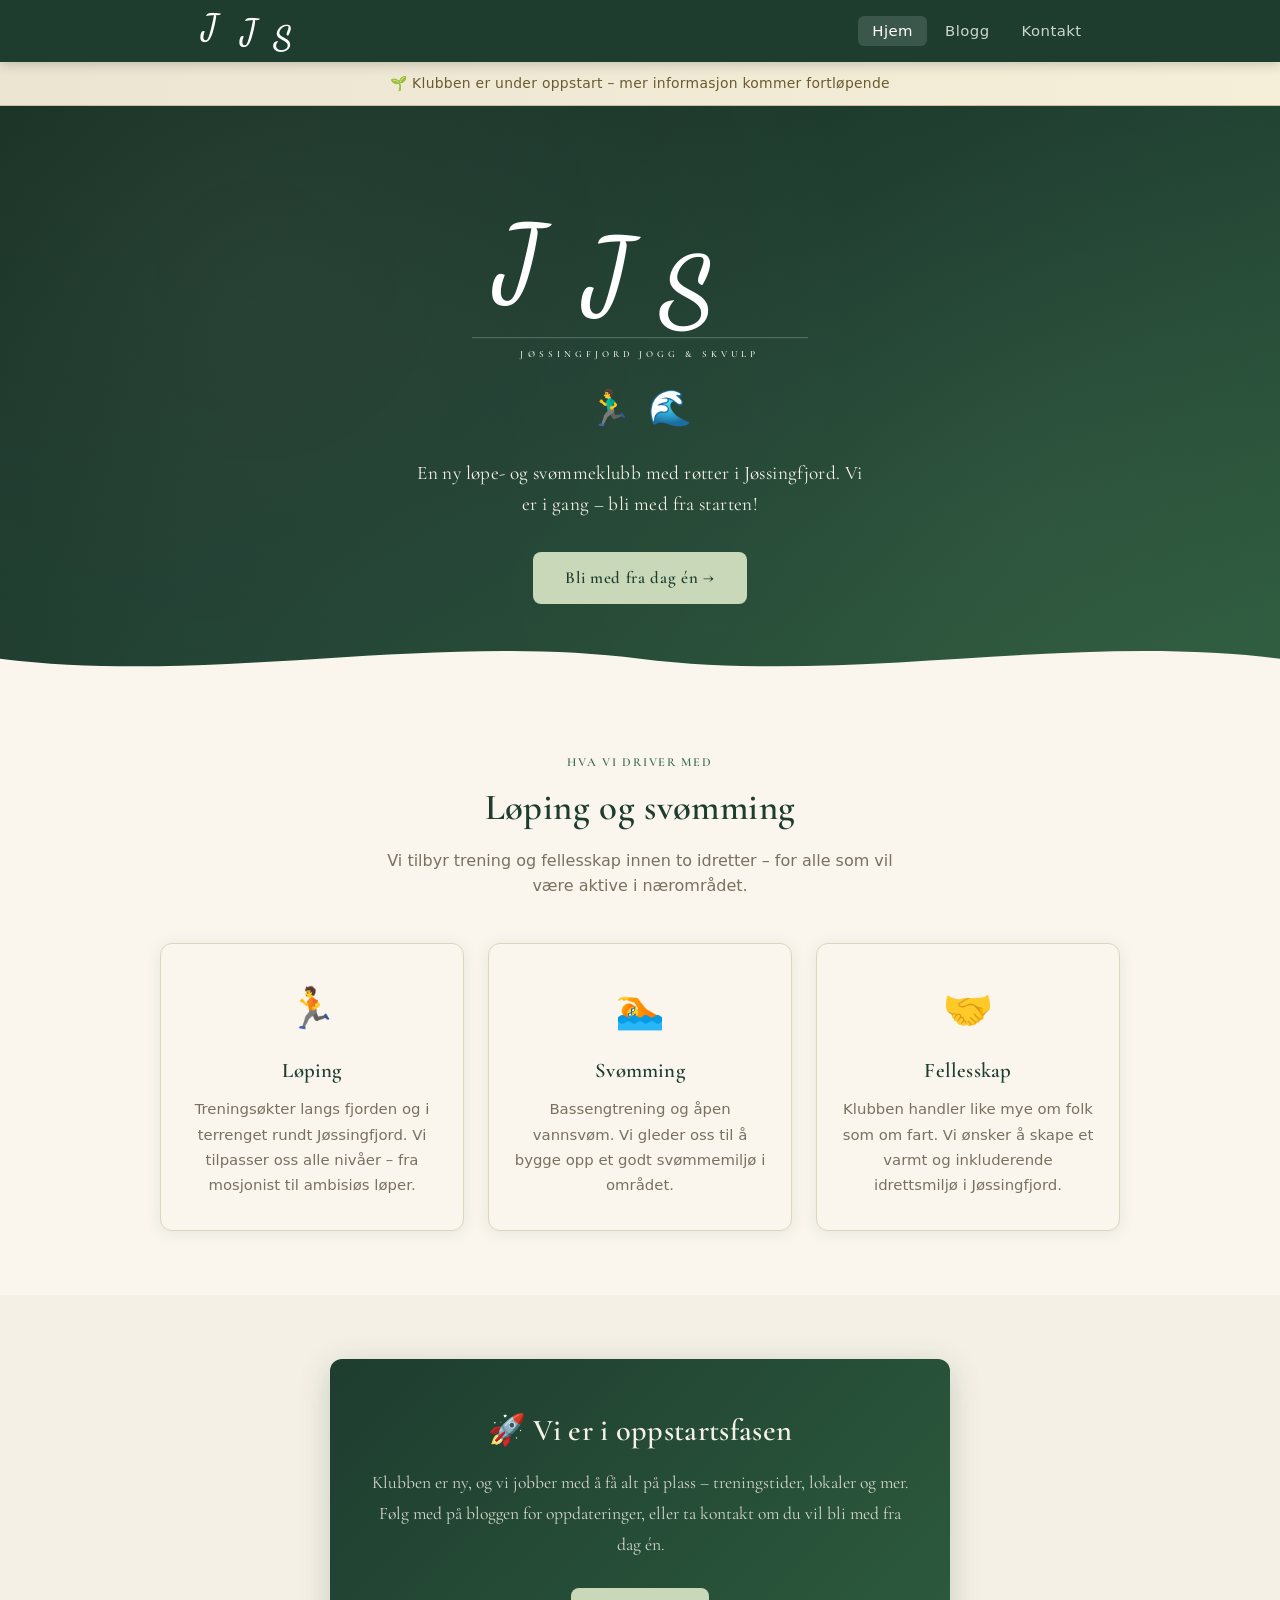
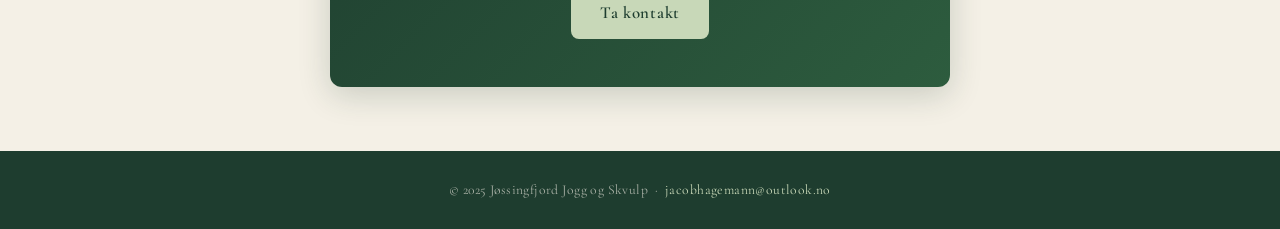
==== commit 227a12d6: "Oppdater logo til Dancing Script font, inline SVG" ====
--- a/index.html
+++ b/index.html
@@ -5,6 +5,7 @@
   <meta name="viewport" content="width=device-width, initial-scale=1.0">
   <title>Jøssingfjord Jogg og Skvulp</title>
   <meta name="description" content="Jøssingfjord Jogg og Skvulp – løpe- og svømmeklubb under oppstart i Jøssingfjord.">
+  <link href="https://fonts.googleapis.com/css2?family=Dancing+Script:wght@700&family=Cormorant+Garamond:wght@500&display=swap" rel="stylesheet">
   <link rel="stylesheet" href="css/style.css">
 </head>
 <body>
@@ -12,7 +13,11 @@
 <nav>
   <div class="nav-inner">
     <a href="index.html" class="nav-logo">
-      <img src="img/logo-white.svg" alt="Jøssingfjord Jogg og Skvulp">
+      <svg viewBox="0 0 220 80" xmlns="http://www.w3.org/2000/svg" style="height:52px;width:auto;">
+        <text x="38" y="52" font-family="'Dancing Script', cursive" font-size="56" font-weight="700" fill="white" text-anchor="middle">J</text>
+        <text x="98" y="60" font-family="'Dancing Script', cursive" font-size="56" font-weight="700" fill="white" text-anchor="middle">J</text>
+        <text x="152" y="68" font-family="'Dancing Script', cursive" font-size="52" font-weight="700" fill="white" text-anchor="middle">S</text>
+      </svg>
     </a>
     <ul class="nav-links">
       <li><a href="index.html" class="active">Hjem</a></li>
@@ -31,7 +36,13 @@
 
 <section class="hero">
   <div class="hero-content">
-    <img src="img/logo-white.svg" alt="Jøssingfjord Jogg og Skvulp" class="hero-logo">
+    <svg viewBox="0 0 520 220" xmlns="http://www.w3.org/2000/svg" style="max-width:420px;margin:0 auto;display:block;">
+      <text x="108" y="118" font-family="'Dancing Script', cursive" font-size="130" font-weight="700" fill="white" text-anchor="middle">J</text>
+      <text x="218" y="134" font-family="'Dancing Script', cursive" font-size="130" font-weight="700" fill="white" text-anchor="middle">J</text>
+      <text x="318" y="150" font-family="'Dancing Script', cursive" font-size="120" font-weight="700" fill="white" text-anchor="middle">S</text>
+      <line x1="52" y1="168" x2="468" y2="168" stroke="white" stroke-width="0.8" opacity="0.4"/>
+      <text x="260" y="192" font-family="'Cormorant Garamond', Georgia, serif" font-size="11.5" font-weight="500" fill="white" text-anchor="middle" letter-spacing="5">JØSSINGFJORD JOGG &amp; SKVULP</text>
+    </svg>
     <div class="hero-icons">
       <span class="hero-icon-bounce">🏃‍♂️</span>
       <span class="hero-icon-bounce">🌊</span>
--- a/css/style.css
+++ b/css/style.css
@@ -1,3 +1,4 @@
+@import url('https://fonts.googleapis.com/css2?family=Dancing+Script:wght@700&family=Cormorant+Garamond:wght@500&display=swap');
 @import url('https://fonts.googleapis.com/css2?family=Cormorant+Garamond:wght@400;600&family=Great+Vibes&display=swap');
 
 :root {
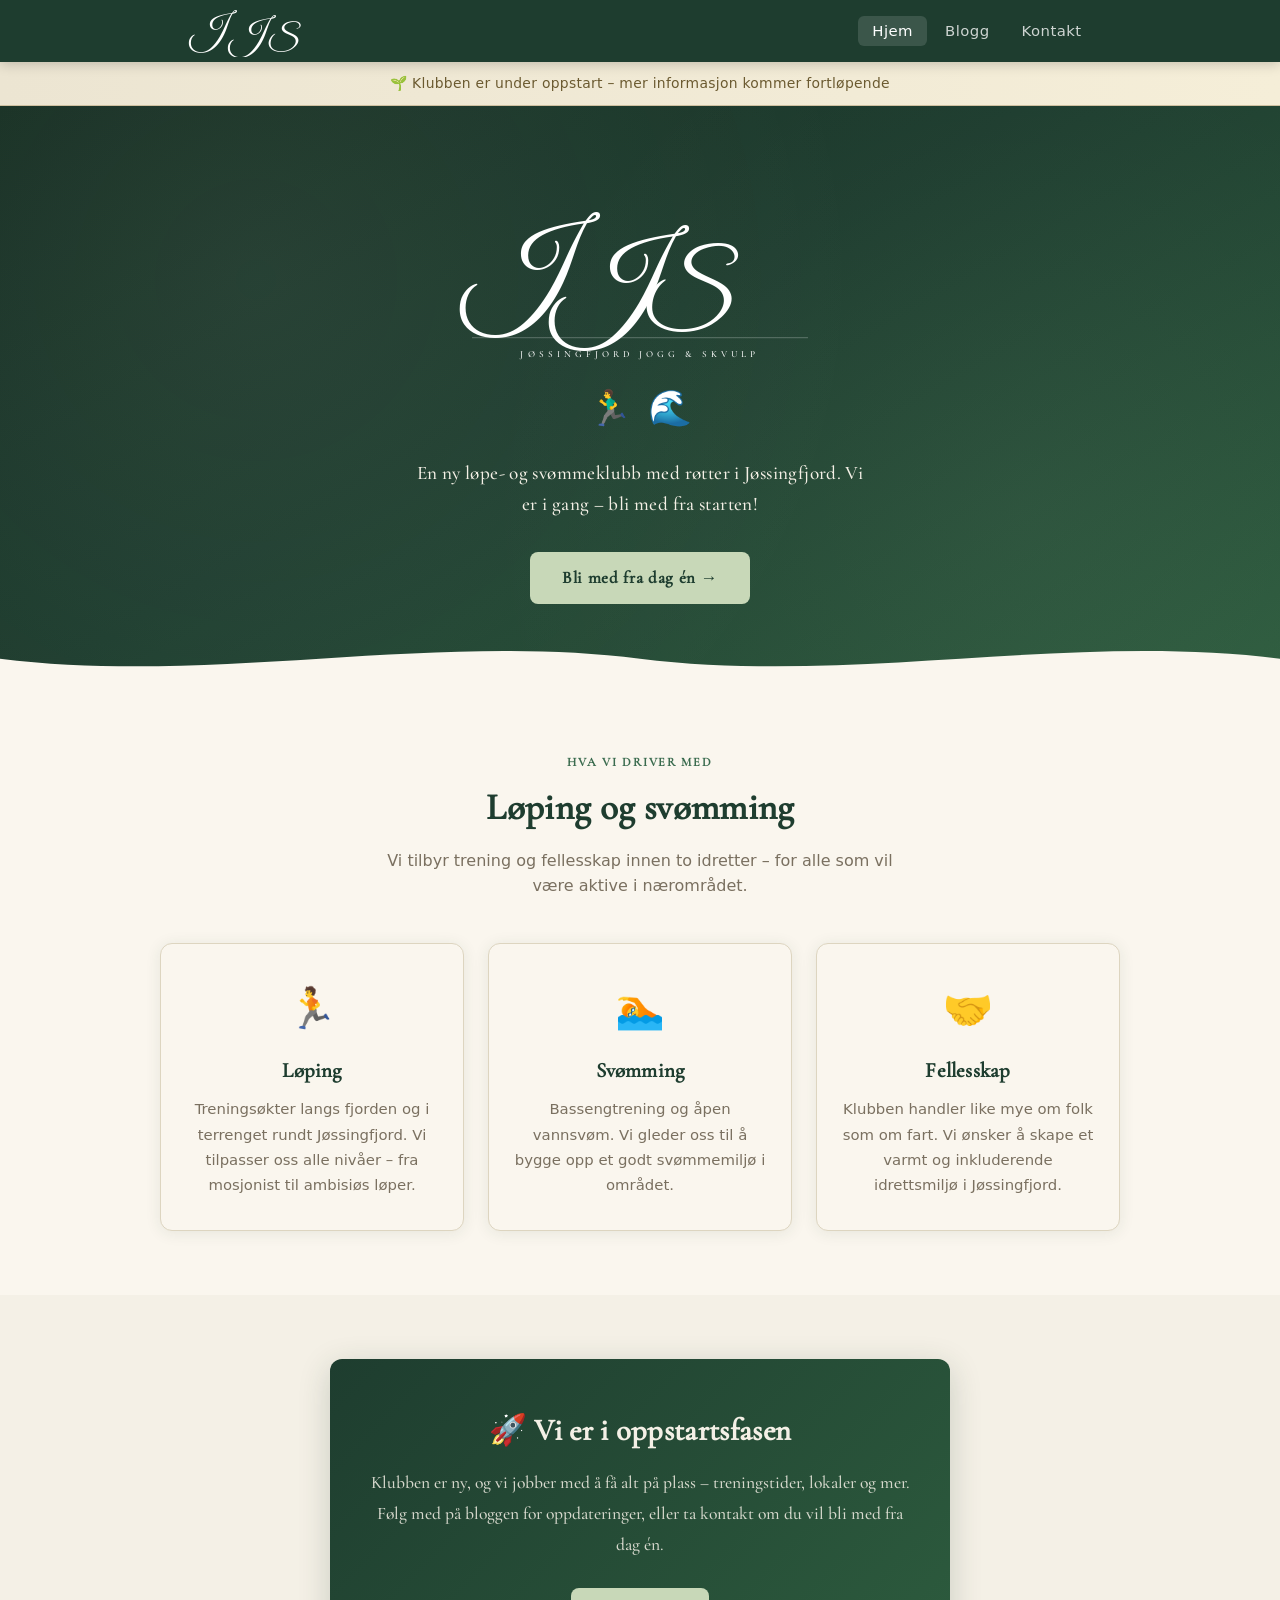
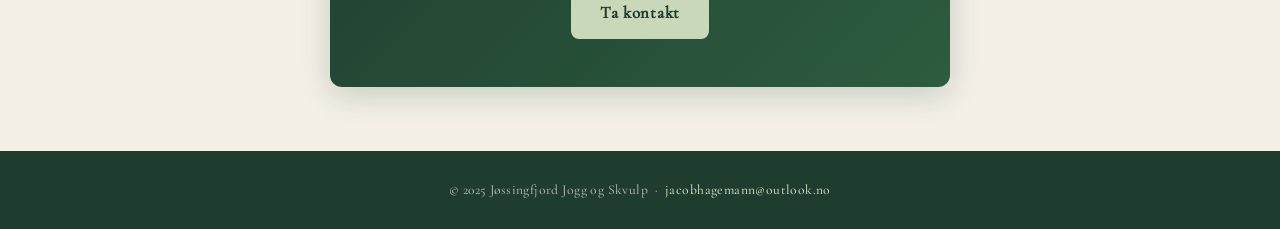
==== commit 4b6a44b1: "Lokal Great Vibes-font, fjern Google Fonts CDN, logo venter på fontlasting" ====
--- a/index.html
+++ b/index.html
@@ -5,7 +5,6 @@
   <meta name="viewport" content="width=device-width, initial-scale=1.0">
   <title>Jøssingfjord Jogg og Skvulp</title>
   <meta name="description" content="Jøssingfjord Jogg og Skvulp – løpe- og svømmeklubb under oppstart i Jøssingfjord.">
-  <link href="https://fonts.googleapis.com/css2?family=Dancing+Script:wght@700&family=Cormorant+Garamond:wght@500&display=swap" rel="stylesheet">
   <link rel="stylesheet" href="css/style.css">
 </head>
 <body>
@@ -13,10 +12,10 @@
 <nav>
   <div class="nav-inner">
     <a href="index.html" class="nav-logo">
-      <svg viewBox="0 0 220 80" xmlns="http://www.w3.org/2000/svg" style="height:52px;width:auto;">
-        <text x="38" y="52" font-family="'Dancing Script', cursive" font-size="56" font-weight="700" fill="white" text-anchor="middle">J</text>
-        <text x="98" y="60" font-family="'Dancing Script', cursive" font-size="56" font-weight="700" fill="white" text-anchor="middle">J</text>
-        <text x="152" y="68" font-family="'Dancing Script', cursive" font-size="52" font-weight="700" fill="white" text-anchor="middle">S</text>
+      <svg class="logo-svg" viewBox="0 0 220 80" xmlns="http://www.w3.org/2000/svg" style="height:52px;width:auto;opacity:0;transition:opacity 0.3s">
+        <text x="38" y="52" font-family="'Great Vibes', cursive" font-size="56" font-weight="400" fill="white" text-anchor="middle">J</text>
+        <text x="98" y="60" font-family="'Great Vibes', cursive" font-size="56" font-weight="400" fill="white" text-anchor="middle">J</text>
+        <text x="152" y="68" font-family="'Great Vibes', cursive" font-size="52" font-weight="400" fill="white" text-anchor="middle">S</text>
       </svg>
     </a>
     <ul class="nav-links">
@@ -36,10 +35,10 @@
 
 <section class="hero">
   <div class="hero-content">
-    <svg viewBox="0 0 520 220" xmlns="http://www.w3.org/2000/svg" style="max-width:420px;margin:0 auto;display:block;">
-      <text x="108" y="118" font-family="'Dancing Script', cursive" font-size="130" font-weight="700" fill="white" text-anchor="middle">J</text>
-      <text x="218" y="134" font-family="'Dancing Script', cursive" font-size="130" font-weight="700" fill="white" text-anchor="middle">J</text>
-      <text x="318" y="150" font-family="'Dancing Script', cursive" font-size="120" font-weight="700" fill="white" text-anchor="middle">S</text>
+    <svg class="logo-svg" viewBox="0 0 520 220" xmlns="http://www.w3.org/2000/svg" style="max-width:420px;margin:0 auto;display:block;opacity:0;transition:opacity 0.3s">
+      <text x="108" y="118" font-family="'Great Vibes', cursive" font-size="130" font-weight="400" fill="white" text-anchor="middle">J</text>
+      <text x="218" y="134" font-family="'Great Vibes', cursive" font-size="130" font-weight="400" fill="white" text-anchor="middle">J</text>
+      <text x="318" y="150" font-family="'Great Vibes', cursive" font-size="120" font-weight="400" fill="white" text-anchor="middle">S</text>
       <line x1="52" y1="168" x2="468" y2="168" stroke="white" stroke-width="0.8" opacity="0.4"/>
       <text x="260" y="192" font-family="'Cormorant Garamond', Georgia, serif" font-size="11.5" font-weight="500" fill="white" text-anchor="middle" letter-spacing="5">JØSSINGFJORD JOGG &amp; SKVULP</text>
     </svg>
--- a/css/style.css
+++ b/css/style.css
@@ -1,5 +1,15 @@
-@import url('https://fonts.googleapis.com/css2?family=Dancing+Script:wght@700&family=Cormorant+Garamond:wght@500&display=swap');
-@import url('https://fonts.googleapis.com/css2?family=Cormorant+Garamond:wght@400;600&family=Great+Vibes&display=swap');
+@font-face {
+  font-family: 'Great Vibes';
+  src: url('../fonts/GreatVibes.woff2') format('woff2');
+  font-weight: 400;
+  font-display: block;
+}
+@font-face {
+  font-family: 'Cormorant Garamond';
+  src: url('../fonts/CormorantGaramond.woff2') format('woff2');
+  font-weight: 500;
+  font-display: block;
+}
 
 :root {
   --primary: #1e3d2f;
